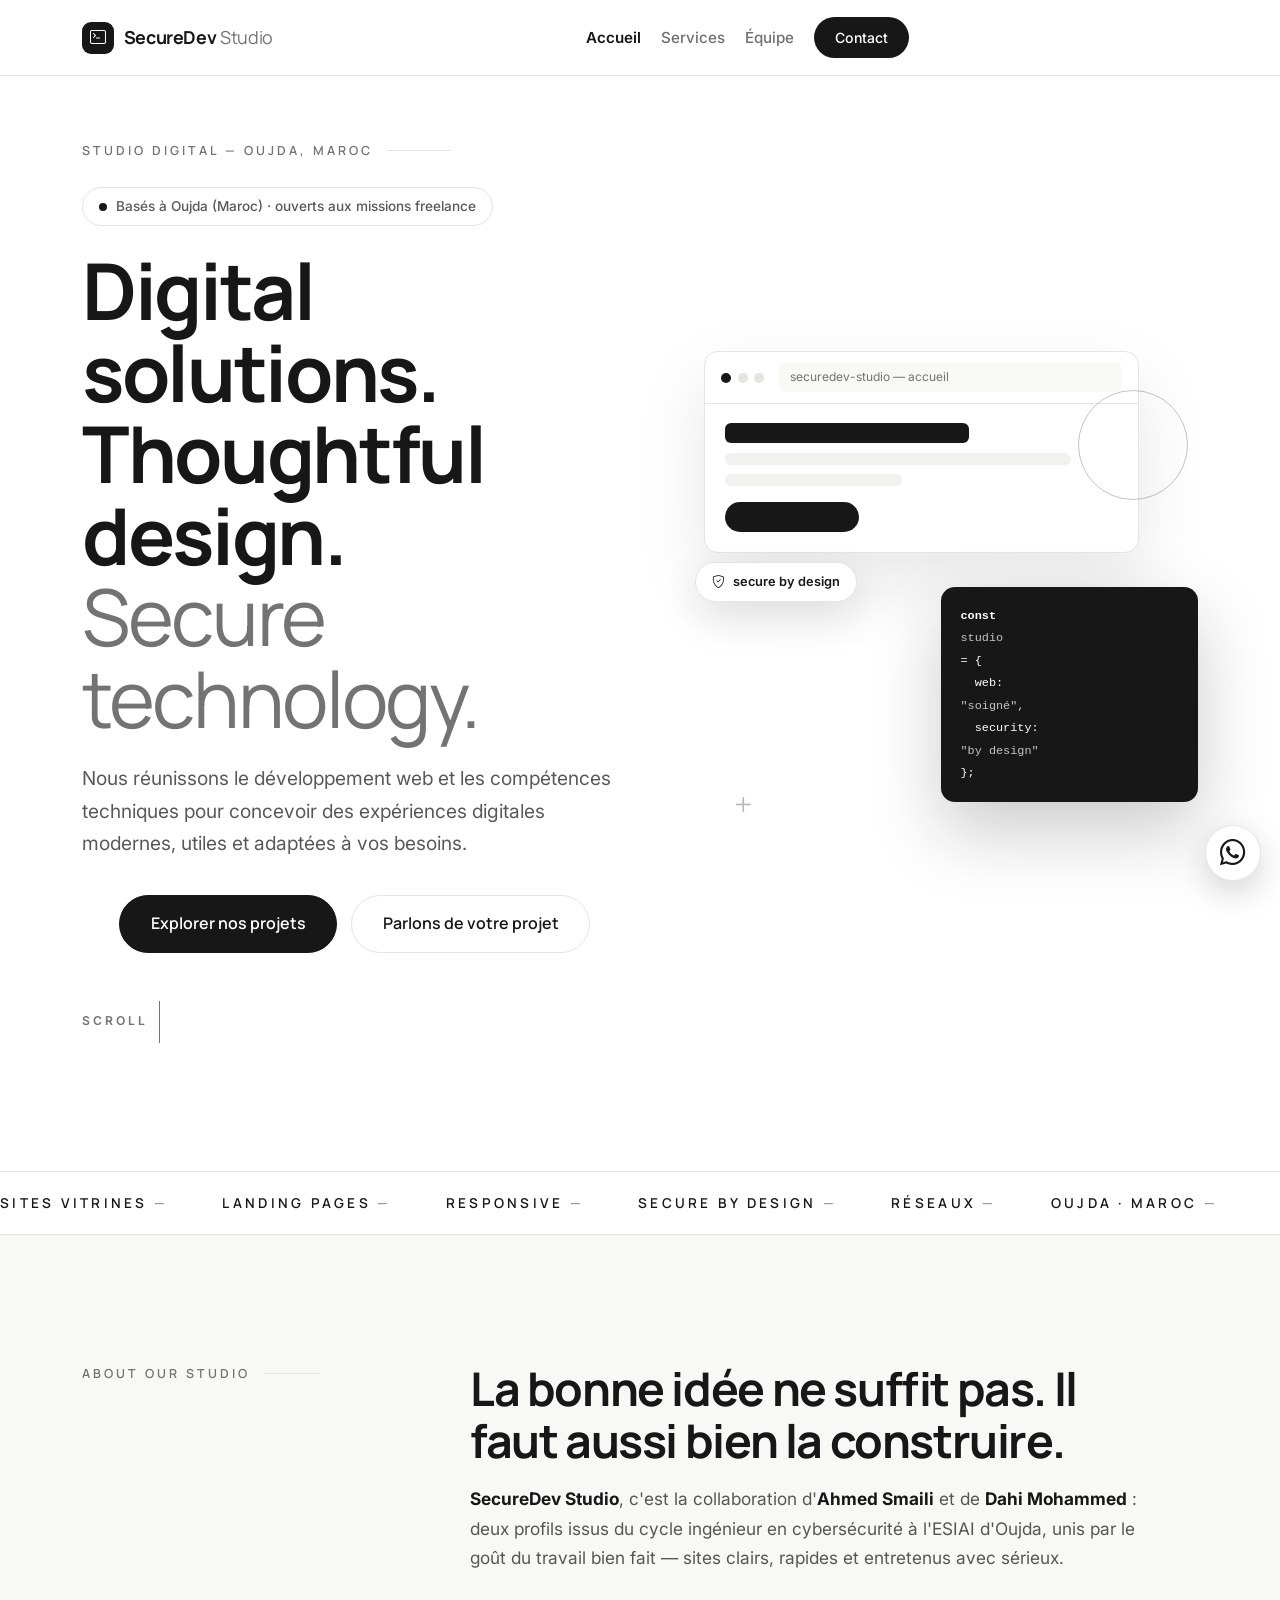
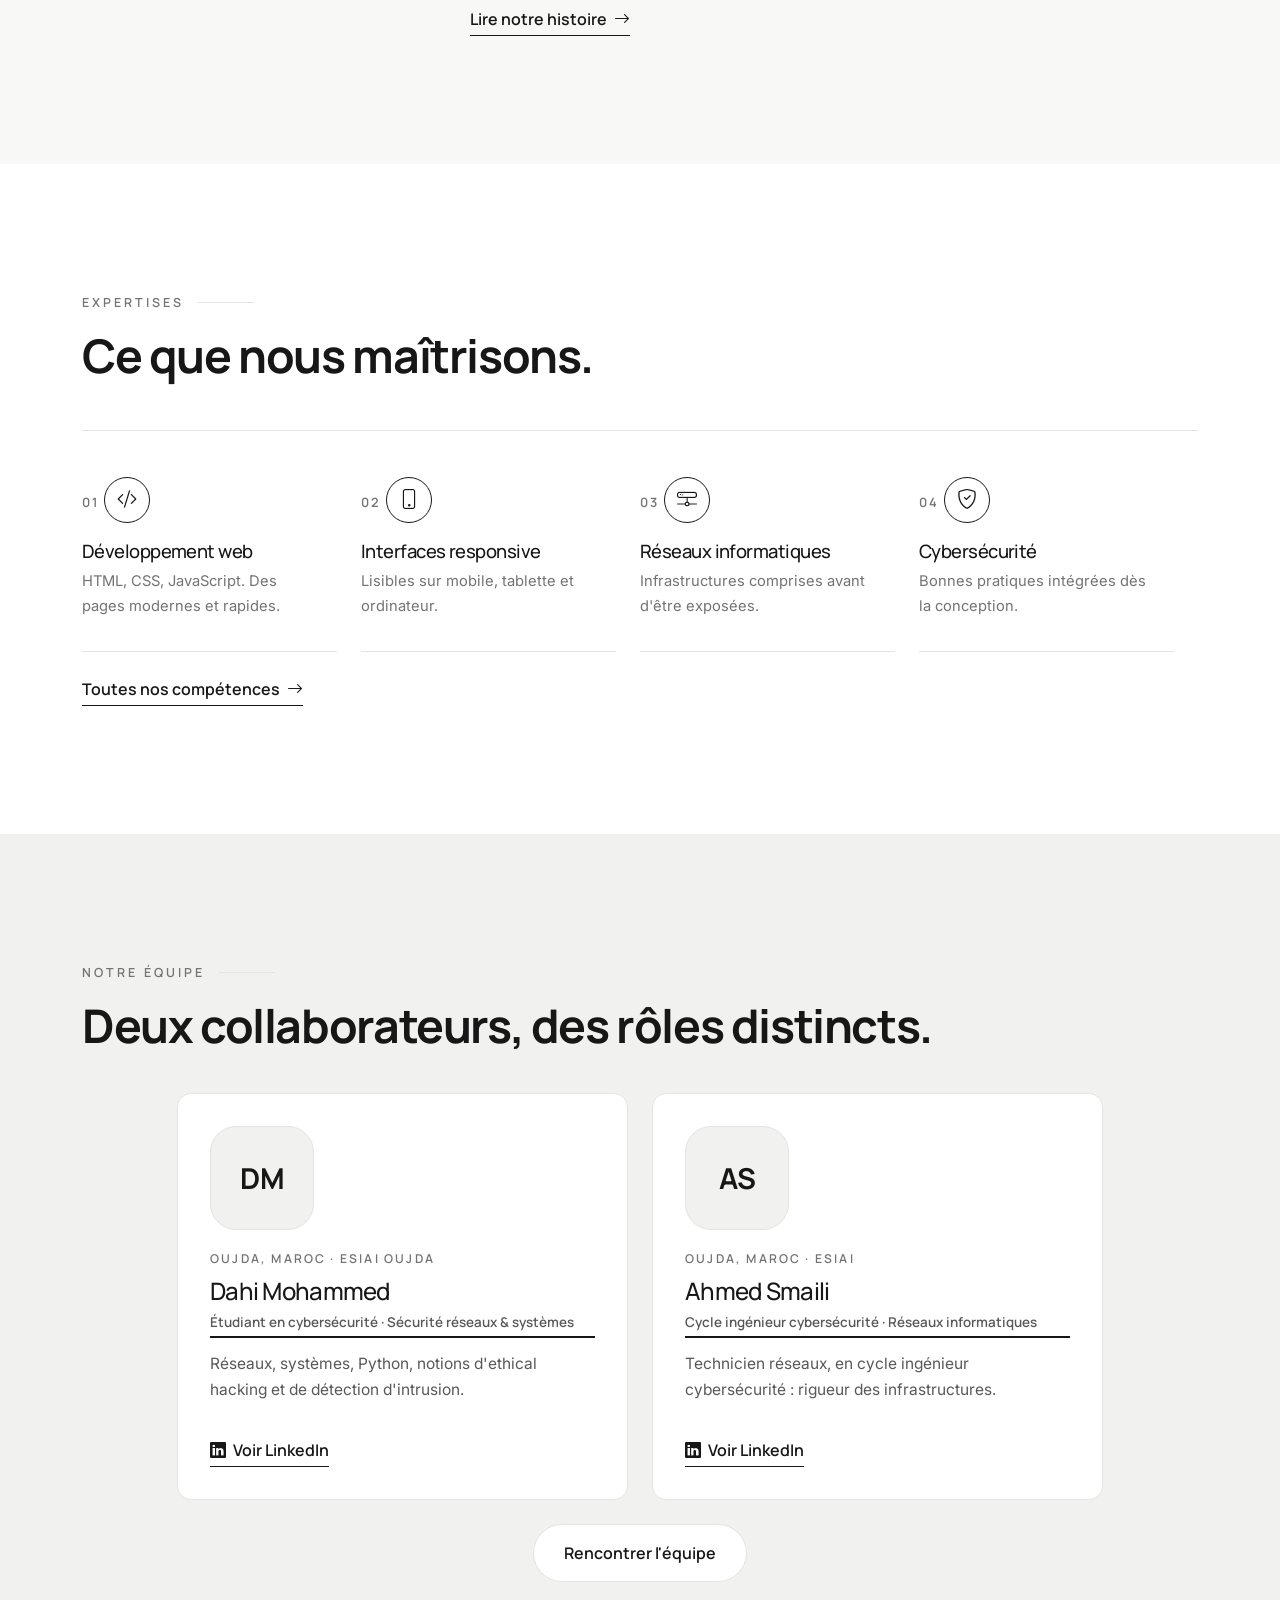
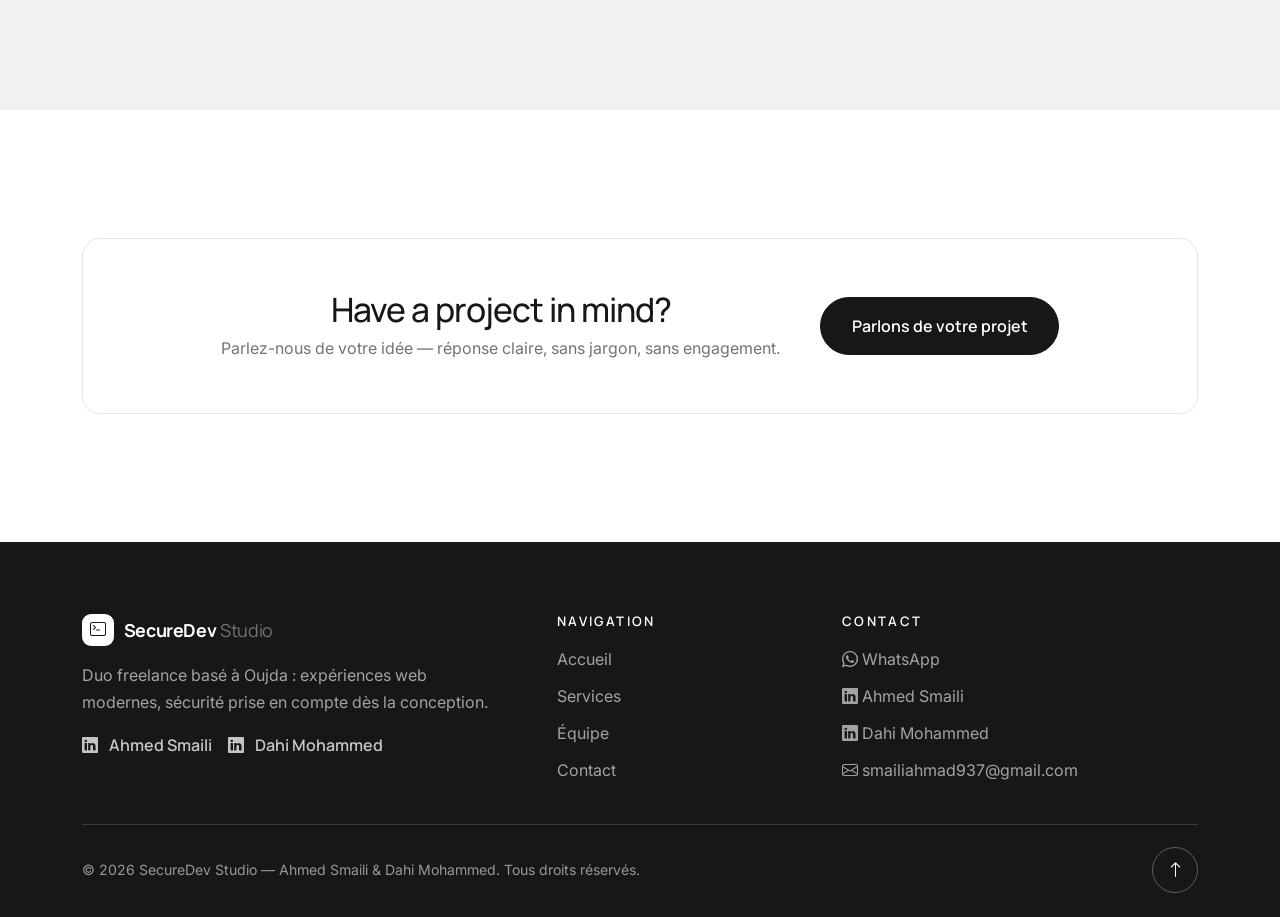
==== index.html @ 1e7a8685 "Add complete website" ====
<!DOCTYPE html>
<html lang="fr">
<head>
  <meta charset="UTF-8" />
  <meta name="viewport" content="width=device-width, initial-scale=1.0" />
  <title>SecureDev Studio — Ahmed Smaili & Dahi Mohammed | Web & Cybersécurité</title>
  <meta name="description" content="SecureDev Studio : Ahmed Smaili et Dahi Mohammed, duo basé à Oujda (Maroc). Expériences digitales modernes, sites vitrines et sécurité dès la conception." />
  <meta name="theme-color" content="#FFFFFF" />
  <meta property="og:title" content="SecureDev Studio — Digital solutions. Thoughtful design. Secure technology." />
  <meta property="og:description" content="Ahmed Smaili & Dahi Mohammed : développement web soigné et sensibilité cybersécurité / réseaux." />
  <meta property="og:type" content="website" />

  <link rel="preconnect" href="https://fonts.googleapis.com" />
  <link rel="preconnect" href="https://fonts.gstatic.com" crossorigin />
  <link href="https://fonts.googleapis.com/css2?family=Manrope:wght@400;500;600;700&family=Inter:wght@400;500;600&display=swap" rel="stylesheet" />

  <link href="https://cdn.jsdelivr.net/npm/bootstrap@5.3.3/dist/css/bootstrap.min.css" rel="stylesheet" integrity="sha384-QWTKZyjpPEjISv5WaRU9OFeRpok6YctnYmDr5pNlyT2bRjXh0JMhjY6hW+ALEwIH" crossorigin="anonymous" />
  <link href="https://cdn.jsdelivr.net/npm/bootstrap-icons@1.11.3/font/bootstrap-icons.min.css" rel="stylesheet" />

  <link rel="stylesheet" href="css/style.css?v=5" />
  <link rel="icon" type="image/svg+xml" href="data:image/svg+xml,%3Csvg xmlns='http://www.w3.org/2000/svg' viewBox='0 0 32 32'%3E%3Crect width='32' height='32' rx='8' fill='%23171717'/%3E%3Cpath d='M16 6l8 3v6c0 5-3.5 8.5-8 11-4.5-2.5-8-6-8-11V9z' fill='none' stroke='%23FFFFFF' stroke-width='2' stroke-linejoin='round'/%3E%3C/svg%3E" />
</head>
<body data-page="index">
  <a class="skip-link" href="#contenu">Aller au contenu principal</a>

  <header>
    <nav id="mainNav" class="navbar navbar-expand-xl navbar-light fixed-top sd-nav" aria-label="Navigation principale">
      <div class="container">
        <a class="navbar-brand sd-logo" href="index.html" aria-label="SecureDev Studio — Accueil">
          <span class="sd-logo-mark" aria-hidden="true"><i class="bi bi-terminal"></i></span>
          <span class="sd-logo-text">SecureDev <strong>Studio</strong></span>
        </a>
        <button class="navbar-toggler sd-toggler" type="button" data-bs-toggle="collapse" data-bs-target="#navMenu"
          aria-controls="navMenu" aria-expanded="false" aria-label="Ouvrir le menu de navigation">
          <span class="navbar-toggler-icon"></span>
        </button>
        <div class="collapse navbar-collapse" id="navMenu">
          <ul class="navbar-nav mx-auto align-items-xl-center">
            <li class="nav-item"><a class="nav-link" data-nav="index" href="index.html">Accueil</a></li>
            <li class="nav-item"><a class="nav-link" data-nav="services" href="services.html">Services</a></li>
            <li class="nav-item"><a class="nav-link" data-nav="equipe" href="equipe.html">Équipe</a></li>
            <li class="nav-item ms-xl-2 mt-2 mt-xl-0">
              <a class="nav-link sd-cta" data-nav="contact" href="contact.html">Contact</a>
            </li>
          </ul>
        </div>
      </div>
    </nav>
  </header>

  <main id="contenu">
    <!-- ============ HERO ÉDITORIAL ============ -->
    <section class="sd-hero" aria-labelledby="hero-title">
      <div class="container">
        <div class="sd-hero-grid">
          <div>
            <p class="sd-section-label reveal">Studio digital — Oujda, Maroc</p>
            <p class="sd-availability reveal">
              <span class="sd-dot" aria-hidden="true"></span>
              <span id="availabilityText">Disponibles pour de nouvelles missions</span>
            </p>
            <h1 id="hero-title" class="sd-hero-title reveal">
              Digital solutions.<br />
              Thoughtful design.<br />
              <span class="sd-thin">Secure technology.</span>
            </h1>
            <p class="sd-lead reveal">
              Nous réunissons le développement web et les compétences techniques pour concevoir
              des expériences digitales modernes, utiles et adaptées à vos besoins.
            </p>
            <div class="sd-hero-ctas reveal">
              <a href="portfolio.html" class="btn-ink">Explorer nos projets</a>
              <a href="contact.html" class="btn-outline">Parlons de votre projet</a>
            </div>
            <a href="#apropos" class="sd-scroll-cue reveal" aria-label="Faire défiler vers la présentation">Scroll</a>
          </div>
          <figure class="sd-visual reveal" aria-label="Composition abstraite : maquette d'interface et fenêtre de code">
            <div class="sd-browser" aria-hidden="true">
              <div class="sd-browser-bar"><i></i><i></i><i></i><span class="sd-browser-url">securedev-studio — accueil</span></div>
              <div class="sd-browser-body">
                <span class="sd-bar sd-bar--title"></span>
                <span class="sd-bar sd-bar--mid"></span>
                <span class="sd-bar sd-bar--short"></span>
                <span class="sd-bar--btn"></span>
              </div>
            </div>
            <div class="sd-code" aria-hidden="true">
              <span><span class="k">const</span> <span class="s">studio</span> = {</span>
              <span>&nbsp;&nbsp;web: <span class="s">"soigné",</span></span>
              <span>&nbsp;&nbsp;security: <span class="s">"by design"</span></span>
              <span>};</span>
            </div>
            <span class="sd-shape-circle" aria-hidden="true"></span>
            <span class="sd-shape-plus" aria-hidden="true">+</span>
            <span class="sd-float-badge" aria-hidden="true"><i class="bi bi-shield-check"></i>secure by design</span>
          </figure>
        </div>
      </div>
    </section>

    <div class="sd-marquee" aria-hidden="true">
      <div class="sd-marquee-track">
        <span>Sites vitrines <b>—</b> Landing pages <b>—</b> Responsive <b>—</b> Secure by design <b>—</b> Réseaux <b>—</b> Oujda · Maroc <b>—</b></span>
        <span>Sites vitrines <b>—</b> Landing pages <b>—</b> Responsive <b>—</b> Secure by design <b>—</b> Réseaux <b>—</b> Oujda · Maroc <b>—</b></span>
      </div>
    </div>

    <!-- ============ À PROPOS (blanc cassé) ============ -->
    <section class="sd-section sd-section--cream" id="apropos" aria-labelledby="apropos-title">
      <div class="container">
        <div class="row g-5">
          <div class="col-lg-4">
            <p class="sd-kicker reveal">About our studio</p>
          </div>
          <div class="col-lg-8">
            <h2 id="apropos-title" class="sd-h2 reveal">La bonne idée ne suffit pas. Il faut aussi bien la construire.</h2>
            <p class="sd-section-intro reveal"><strong>SecureDev Studio</strong>, c'est la collaboration d'<strong>Ahmed Smaili</strong> et de <strong>Dahi Mohammed</strong> : deux profils issus du cycle ingénieur en cybersécurité à l'ESIAI d'Oujda, unis par le goût du travail bien fait — sites clairs, rapides et entretenus avec sérieux.</p>
            <a href="a-propos.html" class="sd-link reveal">Lire notre histoire <i class="bi bi-arrow-right" aria-hidden="true"></i></a>
          </div>
        </div>
      </div>
    </section>

    <!-- ============ EXPERTISES (blanc) ============ -->
    <section class="sd-section sd-section--white" aria-labelledby="exp-title">
      <div class="container">
        <p class="sd-kicker reveal">Expertises</p>
        <h2 id="exp-title" class="sd-h2 reveal">Ce que nous maîtrisons.</h2>
        <div class="sd-exp-grid">
          <article class="sd-exp reveal">
            <span class="sd-exp-num" aria-hidden="true">01</span>
            <span class="sd-exp-icon" aria-hidden="true"><i class="bi bi-code-slash"></i></span>
            <h3>Développement web</h3>
            <p>HTML, CSS, JavaScript. Des pages modernes et rapides.</p>
          </article>
          <article class="sd-exp reveal">
            <span class="sd-exp-num" aria-hidden="true">02</span>
            <span class="sd-exp-icon" aria-hidden="true"><i class="bi bi-phone"></i></span>
            <h3>Interfaces responsive</h3>
            <p>Lisibles sur mobile, tablette et ordinateur.</p>
          </article>
          <article class="sd-exp reveal">
            <span class="sd-exp-num" aria-hidden="true">03</span>
            <span class="sd-exp-icon" aria-hidden="true"><i class="bi bi-hdd-network"></i></span>
            <h3>Réseaux informatiques</h3>
            <p>Infrastructures comprises avant d'être exposées.</p>
          </article>
          <article class="sd-exp reveal">
            <span class="sd-exp-num" aria-hidden="true">04</span>
            <span class="sd-exp-icon" aria-hidden="true"><i class="bi bi-shield-check"></i></span>
            <h3>Cybersécurité</h3>
            <p>Bonnes pratiques intégrées dès la conception.</p>
          </article>
        </div>
        <a href="competences.html" class="sd-link reveal mt-4">Toutes nos compétences <i class="bi bi-arrow-right" aria-hidden="true"></i></a>
      </div>
    </section>

    <!-- ============ ÉQUIPE (gris très clair) ============ -->
    <section class="sd-section sd-section--mist" aria-labelledby="team-title">
      <div class="container">
        <p class="sd-kicker reveal">Notre équipe</p>
        <h2 id="team-title" class="sd-h2 reveal">Deux collaborateurs, des rôles distincts.</h2>
        <div class="row g-4 mt-3 justify-content-center">
          <div class="col-md-6 col-lg-5">
            <article class="sd-card sd-member reveal h-100">
              <div class="sd-portrait" role="img" aria-label="Monogramme de Dahi Mohammed — portrait à ajouter">DM</div>
              <p class="sd-card-tag">Oujda, Maroc · ESIAI Oujda</p>
              <h3>Dahi Mohammed</h3>
              <p class="sd-role">Étudiant en cybersécurité · Sécurité réseaux &amp; systèmes</p>
              <p class="sd-card-desc">Réseaux, systèmes, Python, notions d'ethical hacking et de détection d'intrusion.</p>
              <a class="sd-link" data-linkedin="dahi" href="https://www.linkedin.com/in/dahi-mohammed-567b962b5/" target="_blank" rel="noopener noreferrer"><i class="bi bi-linkedin" aria-hidden="true"></i>Voir LinkedIn</a>
            </article>
          </div>
          <div class="col-md-6 col-lg-5">
            <article class="sd-card sd-member reveal h-100">
              <div class="sd-portrait" role="img" aria-label="Monogramme d'Ahmed Smaili — portrait à ajouter">AS</div>
              <p class="sd-card-tag">Oujda, Maroc · ESIAI</p>
              <h3>Ahmed Smaili</h3>
              <p class="sd-role">Cycle ingénieur cybersécurité · Réseaux informatiques</p>
              <p class="sd-card-desc">Technicien réseaux, en cycle ingénieur cybersécurité : rigueur des infrastructures.</p>
              <a class="sd-link" data-linkedin="ahmed" href="https://www.linkedin.com/in/ahmed-smaili-bb48883aa/" target="_blank" rel="noopener noreferrer"><i class="bi bi-linkedin" aria-hidden="true"></i>Voir LinkedIn</a>
            </article>
          </div>
        </div>
        <div class="text-center mt-4 reveal">
          <a href="equipe.html" class="btn-outline">Rencontrer l'équipe</a>
        </div>
      </div>
    </section>

    <!-- ============ CONTACT (blanc) ============ -->
    <section class="sd-section sd-section--white" aria-labelledby="cta-title">
      <div class="container">
        <div class="sd-band-box reveal" style="border:1px solid var(--line)">
          <div>
            <h2 id="cta-title">Have a project in mind?</h2>
            <p>Parlez-nous de votre idée — réponse claire, sans jargon, sans engagement.</p>
          </div>
          <a href="contact.html" class="btn-ink">Parlons de votre projet</a>
        </div>
      </div>
    </section>
  </main>

  <footer class="sd-footer">
    <div class="container">
      <div class="row g-4">
        <div class="col-md-5">
          <a class="sd-logo" href="index.html" aria-label="SecureDev Studio — retour à l'accueil">
            <span class="sd-logo-mark" aria-hidden="true"><i class="bi bi-terminal"></i></span>
            <span class="sd-logo-text">SecureDev <strong>Studio</strong></span>
          </a>
          <p class="sd-footer-desc">Duo freelance basé à Oujda : expériences web modernes, sécurité prise en compte dès la conception.</p>
          <div class="d-flex flex-wrap gap-3">
            <a class="sd-link" data-linkedin="ahmed" href="https://www.linkedin.com/in/ahmed-smaili-bb48883aa/" target="_blank" rel="noopener noreferrer"><i class="bi bi-linkedin me-1" aria-hidden="true"></i>Ahmed Smaili</a>
            <a class="sd-link" data-linkedin="dahi" href="https://www.linkedin.com/in/dahi-mohammed-567b962b5/" target="_blank" rel="noopener noreferrer"><i class="bi bi-linkedin me-1" aria-hidden="true"></i>Dahi Mohammed</a>
          </div>
        </div>
        <div class="col-6 col-md-3">
          <h3 class="sd-footer-title">Navigation</h3>
          <ul class="sd-footer-links">
            <li><a href="index.html">Accueil</a></li>
            <li><a href="services.html">Services</a></li>
            <li><a href="equipe.html">Équipe</a></li>
            <li><a href="contact.html">Contact</a></li>
          </ul>
        </div>
        <div class="col-6 col-md-4">
          <h3 class="sd-footer-title">Contact</h3>
          <ul class="sd-footer-links">
            <li><a data-whatsapp href="https://wa.me/212600000000" target="_blank" rel="noopener noreferrer"><i class="bi bi-whatsapp me-1" aria-hidden="true"></i>WhatsApp</a></li>
            <li><a data-linkedin="ahmed" href="https://www.linkedin.com/in/ahmed-smaili-bb48883aa/" target="_blank" rel="noopener noreferrer"><i class="bi bi-linkedin me-1" aria-hidden="true"></i>Ahmed Smaili</a></li>
            <li><a data-linkedin="dahi" href="https://www.linkedin.com/in/dahi-mohammed-567b962b5/" target="_blank" rel="noopener noreferrer"><i class="bi bi-linkedin me-1" aria-hidden="true"></i>Dahi Mohammed</a></li>
            <li><a data-email-link href="mailto:smailiahmad937@gmail.com"><i class="bi bi-envelope me-1" aria-hidden="true"></i><span data-email-text>smailiahmad937@gmail.com</span></a></li>
          </ul>
        </div>
      </div>
      <div class="sd-footer-bottom">
        <p>© <span id="year">2026</span> SecureDev Studio — Ahmed Smaili &amp; Dahi Mohammed. Tous droits réservés.</p>
        <button id="backToTop" class="sd-top" type="button" aria-label="Retour en haut de page"><i class="bi bi-arrow-up" aria-hidden="true"></i></button>
      </div>
    </div>
  </footer>

  <a class="sd-wa-float" data-whatsapp href="https://wa.me/212600000000" target="_blank" rel="noopener noreferrer" aria-label="Discuter sur WhatsApp">
    <i class="bi bi-whatsapp" aria-hidden="true"></i>
  </a>

  <script src="https://cdn.jsdelivr.net/npm/bootstrap@5.3.3/dist/js/bootstrap.bundle.min.js" integrity="sha384-YvpcrYf0tY3lHB60NNkmXc5s9fDVZLESaAA55NDzOxhy9GkcIdslK1eN7N6jIeHz" crossorigin="anonymous"></script>
  <script src="js/main.js?v=5"></script>
</body>
</html>
---- css/style.css ----
/* ============================================================
   SecureDev Studio — style.css · WHITE PREMIUM v4
   Studio créatif suisse : blanc dominant, éditorial, lumineux.
   Palette stricte : #FFFFFF / #F8F8F6 / #F1F1EF
                     #E4E4E1 / #737373 / #171717
   Titres : Manrope · Texte : Inter
   ============================================================ */

:root {
  --paper: #ffffff;
  --cream: #f8f8f6;
  --mist: #f1f1ef;
  --line: #e4e4e1;
  --mut: #737373;
  --ink: #171717;
  --ink-soft: rgba(23, 23, 23, 0.72);
  --radius: 14px;
  --font-title: "Manrope", system-ui, sans-serif;
  --font-body: "Inter", system-ui, -apple-system, sans-serif;
  --nav-h: 76px;
  --section-pad: clamp(5rem, 10vw, 8.5rem);
}

* { box-sizing: border-box; }

html { scroll-behavior: smooth; scroll-padding-top: calc(var(--nav-h) + 16px); }

body {
  margin: 0;
  background: var(--paper);
  color: var(--ink);
  font-family: var(--font-body);
  line-height: 1.7;
  overflow-x: hidden;
  -webkit-font-smoothing: antialiased;
}

h1, h2, h3, h4 { font-family: var(--font-title); line-height: 1.12; letter-spacing: -0.03em; text-wrap: balance; }
p { overflow-wrap: break-word; }
img { max-width: 100%; display: block; }
a { color: inherit; }

a:focus-visible, button:focus-visible, input:focus-visible, select:focus-visible, textarea:focus-visible {
  outline: 2px solid var(--ink);
  outline-offset: 3px;
  border-radius: 6px;
}

.skip-link {
  position: absolute;
  left: 1rem;
  top: -100px;
  z-index: 2000;
  background: var(--ink);
  color: var(--paper);
  padding: 0.6rem 1rem;
  border-radius: 8px;
  font-weight: 600;
  transition: top 0.2s ease;
}
.skip-link:focus { top: 0.75rem; }

/* ---------- Boutons ---------- */
.btn-ink, .btn-outline {
  display: inline-flex;
  align-items: center;
  justify-content: center;
  gap: 0.55rem;
  border-radius: 999px;
  font-family: var(--font-title);
  font-weight: 600;
  font-size: 1rem;
  padding: 0.9rem 1.9rem;
  text-decoration: none;
  cursor: pointer;
  transition: background 0.25s ease, color 0.25s ease, border-color 0.25s ease, transform 0.25s ease, box-shadow 0.25s ease;
}
.btn-ink { background: var(--ink); color: var(--paper); border: 1px solid var(--ink); }
.btn-ink:hover, .btn-ink:focus-visible { background: transparent; color: var(--ink); transform: translateY(-2px); box-shadow: 0 14px 30px rgba(23, 23, 23, 0.14); }
.btn-outline { background: var(--paper); color: var(--ink); border: 1px solid var(--line); }
.btn-outline:hover, .btn-outline:focus-visible { border-color: var(--ink); transform: translateY(-2px); box-shadow: 0 14px 30px rgba(23, 23, 23, 0.1); }

/* ---------- Navigation blanche ---------- */
.sd-nav {
  background: rgba(255, 255, 255, 0.86);
  backdrop-filter: blur(16px);
  -webkit-backdrop-filter: blur(16px);
  border-bottom: 1px solid var(--line);
  min-height: var(--nav-h);
}
.sd-logo { display: inline-flex; align-items: center; gap: 0.6rem; text-decoration: none; color: var(--ink); font-family: var(--font-title); font-weight: 700; font-size: 1.12rem; letter-spacing: -0.02em; }
.sd-logo:hover { color: var(--ink); }
.sd-logo-mark {
  display: inline-flex;
  align-items: center;
  justify-content: center;
  width: 32px;
  height: 32px;
  background: var(--ink);
  color: var(--paper);
  border-radius: 9px;
  font-size: 1rem;
}
.sd-logo-text strong { font-weight: 400; color: var(--mut); }
.sd-nav .nav-link { color: var(--ink); opacity: 0.62; font-size: 0.95rem; font-weight: 500; padding: 0.5rem 0.8rem; transition: opacity 0.2s ease; }
.sd-nav .nav-link:hover { opacity: 1; color: var(--ink); }
.sd-nav .nav-link.active { opacity: 1; color: var(--ink); font-weight: 600; }
.sd-cta { background: var(--ink); color: var(--paper) !important; opacity: 1 !important; border-radius: 999px; padding: 0.55rem 1.3rem !important; font-size: 0.88rem !important; font-weight: 600; }
.sd-cta:hover { background: var(--paper); color: var(--ink) !important; box-shadow: inset 0 0 0 1px var(--ink); }
.sd-toggler { border-color: var(--line); border-radius: 8px; }
.sd-toggler .navbar-toggler-icon { filter: grayscale(1) brightness(0.4); }

/* ---------- Hero éditorial blanc ---------- */
.sd-hero { background: var(--paper); padding: calc(var(--nav-h) + 4rem) 0 var(--section-pad); position: relative; overflow: hidden; }
.sd-hero-grid { display: grid; grid-template-columns: 1.05fr 0.95fr; gap: clamp(2.5rem, 6vw, 5rem); align-items: center; }
.sd-section-label { display: flex; align-items: center; gap: 0.9rem; font-family: var(--font-title); font-size: 0.78rem; font-weight: 600; letter-spacing: 0.24em; text-transform: uppercase; color: var(--mut); margin-bottom: 1.6rem; }
.sd-section-label::after { content: ""; height: 1px; width: 4rem; background: var(--line); }
.sd-hero-title { color: var(--ink); font-size: clamp(2.6rem, 6.5vw, 4.9rem); font-weight: 700; line-height: 1.04; margin-bottom: 1.4rem; }
.sd-hero-title .sd-thin { font-weight: 400; color: var(--mut); }
.sd-lead { color: var(--ink-soft); font-size: clamp(1.02rem, 1.5vw, 1.2rem); max-width: 36rem; }
.sd-lead strong { color: var(--ink); }
.sd-hero-ctas { display: flex; flex-wrap: wrap; justify-content: center; gap: 0.9rem; margin: 2.2rem auto 0; max-width: 36rem; }
.sd-availability { display: inline-flex; align-items: center; gap: 0.55rem; font-size: 0.85rem; font-weight: 500; color: var(--ink-soft); border: 1px solid var(--line); border-radius: 999px; padding: 0.45rem 1rem; margin-bottom: 1.5rem; background: var(--paper); }
.sd-dot { width: 8px; height: 8px; border-radius: 50%; background: var(--ink); flex: 0 0 auto; animation: pulse 2.4s ease-in-out infinite; }
@keyframes pulse { 0%, 100% { opacity: 1; } 50% { opacity: 0.3; } }
.sd-scroll-cue { display: inline-flex; align-items: center; gap: 0.7rem; margin-top: 3rem; color: var(--mut); text-decoration: none; font-size: 0.76rem; letter-spacing: 0.24em; text-transform: uppercase; font-weight: 600; }
.sd-scroll-cue::after { content: ""; width: 1px; height: 2.6rem; background: var(--mut); display: block; animation: cue 1.9s ease-in-out infinite; }
@keyframes cue { 0% { transform: scaleY(0); transform-origin: top; } 45% { transform: scaleY(1); transform-origin: top; } 55% { transform: scaleY(1); transform-origin: bottom; } 100% { transform: scaleY(0); transform-origin: bottom; } }

/* Composition abstraite : maquette + code + géométrie */
.sd-visual { position: relative; margin: 0; min-height: 480px; }
.sd-browser {
  position: absolute;
  top: 0;
  left: 0;
  right: 12%;
  background: var(--paper);
  border: 1px solid var(--line);
  border-radius: var(--radius);
  box-shadow: 0 30px 70px rgba(23, 23, 23, 0.1);
  overflow: hidden;
}
.sd-browser-bar { display: flex; align-items: center; gap: 0.4rem; padding: 0.7rem 1rem; border-bottom: 1px solid var(--line); }
.sd-browser-bar i { width: 10px; height: 10px; border-radius: 50%; background: var(--line); font-style: normal; }
.sd-browser-bar i:first-child { background: var(--ink); }
.sd-browser-url { flex: 1; margin-left: 0.5rem; font-size: 0.75rem; color: var(--mut); background: var(--cream); border-radius: 6px; padding: 0.25rem 0.7rem; }
.sd-browser-body { padding: 1.2rem; display: grid; gap: 0.6rem; }
.sd-bar { height: 12px; border-radius: 6px; background: var(--mist); }
.sd-bar--title { height: 20px; width: 62%; background: var(--ink); }
.sd-bar--mid { width: 88%; }
.sd-bar--short { width: 45%; }
.sd-bar--btn { height: 30px; width: 34%; border-radius: 999px; background: var(--ink); margin-top: 0.4rem; }
.sd-code {
  position: absolute;
  bottom: 6%;
  right: 0;
  width: 52%;
  background: var(--ink);
  color: var(--paper);
  border-radius: var(--radius);
  padding: 1.1rem 1.2rem;
  font-family: ui-monospace, "Cascadia Code", Consolas, monospace;
  font-size: 0.74rem;
  line-height: 1.9;
  box-shadow: 0 30px 70px rgba(23, 23, 23, 0.22);
}
.sd-code span { display: block; white-space: nowrap; overflow: hidden; }
.sd-code .k { color: var(--paper); font-weight: 700; }
.sd-code .c { color: var(--mut); }
.sd-code .s { color: var(--paper); opacity: 0.75; }
.sd-shape-circle {
  position: absolute;
  top: 8%;
  right: 2%;
  width: 110px;
  height: 110px;
  border: 1px solid var(--ink);
  opacity: 0.25;
  border-radius: 50%;
}
.sd-shape-plus { position: absolute; bottom: 0; left: 6%; font-family: var(--font-title); font-size: 2rem; font-weight: 300; color: var(--ink); opacity: 0.3; }
.sd-float-badge {
  position: absolute;
  top: 44%;
  left: -2%;
  display: inline-flex;
  align-items: center;
  gap: 0.5rem;
  background: var(--paper);
  border: 1px solid var(--line);
  border-radius: 999px;
  padding: 0.5rem 1rem;
  font-size: 0.8rem;
  font-weight: 600;
  box-shadow: 0 16px 40px rgba(23, 23, 23, 0.12);
  animation: floaty 5s ease-in-out infinite;
}
.sd-float-badge i { color: var(--ink); }
@keyframes floaty { 0%, 100% { transform: translateY(0); } 50% { transform: translateY(-9px); } }

/* ---------- Hero compact pages internes ---------- */
.sd-page-hero { background: var(--paper); border-bottom: 1px solid var(--line); padding: calc(var(--nav-h) + 3.5rem) 0 3.5rem; }
.sd-page-title { color: var(--ink); font-size: clamp(2.2rem, 5.5vw, 3.7rem); font-weight: 700; margin-bottom: 1rem; }
.sd-crumbs { display: inline-flex; align-items: center; gap: 0.5rem; font-size: 0.85rem; color: var(--mut); margin-bottom: 1.2rem; }
.sd-crumbs a { color: var(--mut); text-decoration: none; }
.sd-crumbs a:hover { color: var(--ink); }
.sd-crumbs i { font-size: 0.7rem; }

/* ---------- Sections ---------- */
.sd-section { padding: var(--section-pad) 0; }
.sd-section--white { background: var(--paper); }
.sd-section--cream { background: var(--cream); }
.sd-section--mist { background: var(--mist); }
.sd-kicker { display: flex; align-items: center; gap: 0.9rem; font-family: var(--font-title); font-size: 0.78rem; font-weight: 600; letter-spacing: 0.24em; text-transform: uppercase; color: var(--mut); margin-bottom: 1rem; }
.sd-kicker::after { content: ""; height: 1px; width: 3.5rem; background: var(--line); }
.sd-kicker--center { justify-content: center; }
.sd-h2 { color: var(--ink); font-size: clamp(1.9rem, 4vw, 2.9rem); font-weight: 700; margin-bottom: 1.1rem; }
.sd-section-intro { color: var(--ink-soft); max-width: 44rem; font-size: 1.08rem; }
.sd-section-intro strong { color: var(--ink); }

/* Grille expertises : numéro + icône + hairline */
.sd-exp-grid { display: grid; grid-template-columns: repeat(4, 1fr); gap: 0; margin-top: 3rem; border-top: 1px solid var(--line); }
.sd-exp { padding: 1.8rem 1.5rem 2rem 0; border-bottom: 1px solid var(--line); margin-right: 1.5rem; transition: background 0.25s ease, transform 0.25s ease; }
.sd-exp:hover { background: var(--cream); transform: translateY(-4px); }
.sd-exp-num { font-family: var(--font-title); font-size: 0.8rem; font-weight: 600; letter-spacing: 0.18em; color: var(--mut); }
.sd-exp-icon {
  width: 46px; height: 46px; margin: 1.1rem 0;
  display: inline-flex; align-items: center; justify-content: center;
  font-size: 1.25rem; color: var(--ink);
  border: 1px solid var(--ink); border-radius: 50%;
}
.sd-exp h3 { font-size: 1.15rem; margin: 0 0 0.5rem; color: var(--ink); }
.sd-exp p { font-size: 0.92rem; color: var(--mut); margin: 0; }
.sd-exp--card { background: var(--paper); border: 1px solid var(--line); border-radius: var(--radius); padding: 1.8rem; margin: 0; }
.sd-exp--card:hover { background: var(--paper); box-shadow: 0 20px 50px rgba(23, 23, 23, 0.08); }

/* Lignes éditoriales */
.sd-rows { margin: 2.5rem 0 0; padding: 0; list-style: none; border-top: 1px solid var(--line); }
.sd-row { display: grid; grid-template-columns: 5rem 1fr 2fr; gap: 1.5rem; align-items: baseline; padding: 1.8rem 0; border-bottom: 1px solid var(--line); }
.sd-row-num { font-family: var(--font-title); font-size: 0.9rem; font-weight: 600; letter-spacing: 0.14em; color: var(--mut); }
.sd-row h3 { margin: 0; font-size: 1.3rem; color: var(--ink); }
.sd-row p { margin: 0; color: var(--ink-soft); }

/* ---------- Cartes claires ---------- */
.sd-card { background: var(--paper); border: 1px solid var(--line); border-radius: var(--radius); padding: 2rem; height: 100%; transition: transform 0.25s ease, box-shadow 0.25s ease, border-color 0.25s ease; }
.sd-card:hover { transform: translateY(-6px); border-color: var(--ink); box-shadow: 0 24px 60px rgba(23, 23, 23, 0.1); }
.sd-card-tag { font-family: var(--font-title); font-size: 0.76rem; font-weight: 600; letter-spacing: 0.18em; text-transform: uppercase; color: var(--mut); margin-bottom: 0.5rem; }
.sd-card h3 { color: var(--ink); }
.sd-card-desc { font-size: 0.97rem; color: var(--ink-soft); }
.sd-note { font-size: 0.87rem; color: var(--mut); border-top: 1px solid var(--line); padding-top: 1rem; margin: 1.2rem 0 0; }
.sd-note i { margin-right: 0.3rem; }
.sd-deliverable { font-size: 0.9rem; border-top: 1px solid var(--line); padding-top: 0.9rem; margin-top: 1rem; color: var(--ink-soft); }
.sd-deliverable strong { color: var(--ink); }
.sd-link { font-family: var(--font-title); font-weight: 600; color: var(--ink); display: inline-flex; align-items: center; gap: 0.45rem; margin-top: 1.1rem; text-decoration: none; width: fit-content; border-bottom: 1px solid var(--ink); padding-bottom: 2px; }
.sd-link i { transition: transform 0.2s ease; }
.sd-link:hover i { transform: translateX(5px); }

/* Pastilles techniques */
.sd-tech { margin-top: 2.5rem; border: 1px solid var(--line); border-radius: var(--radius); padding: 1.8rem; background: var(--paper); }
.sd-tech-title { font-size: 1.05rem; color: var(--ink); display: flex; align-items: center; gap: 0.6rem; flex-wrap: wrap; margin: 0 0 1rem; }
.sd-tech-title small { font-family: var(--font-body); font-weight: 400; font-size: 0.82rem; color: var(--mut); }
.sd-tech-list { list-style: none; padding: 0; margin: 0; display: flex; flex-wrap: wrap; gap: 0.55rem; }
.sd-tech-list li { font-size: 0.86rem; font-weight: 500; color: var(--ink); border: 1px solid var(--line); border-radius: 999px; padding: 0.4rem 0.95rem; transition: background 0.2s ease, color 0.2s ease; }
.sd-tech-list li:hover { background: var(--ink); color: var(--paper); }
.sd-tech-todo { border-style: dashed !important; color: var(--mut) !important; }
.sd-tech-todo:hover { background: transparent !important; color: var(--mut) !important; }

/* ---------- Équipe : grandes cartes blanches ---------- */
.sd-member { display: flex; flex-direction: column; }
.sd-portrait {
  width: 104px; height: 104px; border-radius: 26px;
  display: flex; align-items: center; justify-content: center;
  background: var(--mist); border: 1px solid var(--line);
  font-family: var(--font-title); font-weight: 700; font-size: 1.8rem; color: var(--ink);
  margin-bottom: 1.2rem;
}
.sd-member h3 { font-size: 1.5rem; margin: 0; color: var(--ink); }
.sd-role { display: inline-block; font-family: var(--font-title); font-size: 0.84rem; font-weight: 600; color: var(--ink-soft); border-bottom: 2px solid var(--ink); padding-bottom: 2px; margin: 0.4rem 0 0.8rem; }
.sd-edu { color: var(--ink-soft); font-size: 0.88rem; margin: 0.25rem 0; }
.sd-edu i { margin-right: 0.35rem; }
.sd-src { font-size: 0.76rem; color: var(--mut); }
.sd-tags { list-style: none; padding: 0; margin: 0.9rem 0 0.4rem; display: flex; flex-wrap: wrap; gap: 0.5rem; }
.sd-tags li { font-size: 0.82rem; font-weight: 500; border: 1px solid var(--line); border-radius: 999px; padding: 0.32rem 0.85rem; color: var(--ink-soft); }
.sd-tags--small li { font-size: 0.78rem; padding: 0.25rem 0.7rem; }
.sd-member-actions { display: grid; gap: 0.7rem; margin-top: 1.3rem; }
.sd-member-actions .btn-ink, .sd-member-actions .btn-outline { width: 100%; }
.sd-placeholder-note { color: var(--mut); font-size: 0.88rem; margin-top: 1.8rem; text-align: center; }
.sd-placeholder-note code, .sd-contact-box code { background: var(--mist); color: var(--ink); padding: 0.1rem 0.4rem; border-radius: 4px; font-size: 0.85em; }

/* ---------- Services : lignes horizontales ---------- */
.sd-service-rows { margin-top: 2.5rem; border-top: 1px solid var(--ink); }
.sd-service-row {
  display: grid;
  grid-template-columns: 4rem 1fr auto;
  gap: 1.5rem;
  align-items: center;
  padding: 2rem 1rem;
  border-bottom: 1px solid var(--line);
  text-decoration: none;
  color: var(--ink);
  transition: background 0.25s ease, padding 0.25s ease;
}
.sd-service-row:hover { background: var(--cream); color: var(--ink); }
.sd-service-row .sd-row-num { font-size: 0.95rem; }
.sd-service-row h3 { margin: 0 0 0.3rem; font-size: 1.45rem; }
.sd-service-row p { margin: 0; color: var(--mut); font-size: 0.96rem; max-width: 40rem; }
.sd-service-arrow {
  width: 52px; height: 52px; border: 1px solid var(--line); border-radius: 50%;
  display: inline-flex; align-items: center; justify-content: center;
  font-size: 1.2rem; opacity: 0; transform: translateX(-10px);
  transition: opacity 0.25s ease, transform 0.25s ease, background 0.25s ease, color 0.25s ease;
}
.sd-service-row:hover .sd-service-arrow { opacity: 1; transform: none; background: var(--ink); color: var(--paper); border-color: var(--ink); }

/* ---------- Portfolio : grille éditoriale asymétrique ---------- */
.sd-works { display: grid; grid-template-columns: repeat(12, 1fr); gap: 1.5rem; margin-top: 3rem; }
.sd-work { display: flex; flex-direction: column; }
.sd-work--a { grid-column: span 7; }
.sd-work--b { grid-column: span 5; }
.sd-work--c { grid-column: span 5; }
.sd-work--cta { grid-column: span 7; }
.sd-work-figure { margin: 0; overflow: hidden; border-radius: var(--radius); border: 1px solid var(--line); background: var(--paper); }
.sd-work-figure img { width: 100%; aspect-ratio: 16 / 10; object-fit: cover; filter: grayscale(1) contrast(1.04) brightness(1.02); transition: transform 0.5s ease; }
.sd-work:hover .sd-work-figure img { transform: scale(1.03); }
.sd-work-figure--css { aspect-ratio: 16 / 10; display: flex; align-items: center; justify-content: center; background:
  linear-gradient(var(--line) 1px, transparent 1px),
  linear-gradient(90deg, var(--line) 1px, transparent 1px),
  var(--paper); background-size: 32px 32px; }
.sd-work-figure--css span { font-family: var(--font-title); font-size: 4rem; font-weight: 700; color: transparent; -webkit-text-stroke: 1.5px var(--ink); }
.sd-work-body { padding: 1.2rem 0.2rem 0; }
.sd-work-body h3 { font-size: 1.3rem; margin: 0 0 0.3rem; color: var(--ink); }
.sd-work-body p { color: var(--mut); font-size: 0.95rem; margin: 0 0 0.4rem; }
.sd-work-cta { background: var(--ink); color: var(--paper); border-radius: var(--radius); padding: 2.5rem; display: flex; flex-direction: column; justify-content: center; height: 100%; min-height: 280px; }
.sd-work-cta h3 { color: var(--paper); font-size: 1.7rem; margin: 0 0 0.6rem; }
.sd-work-cta p { color: var(--paper); opacity: 0.7; margin: 0 0 1.4rem; }
.sd-work-cta .btn-outline { background: transparent; color: var(--paper); border-color: rgba(255, 255, 255, 0.5); align-self: flex-start; }
.sd-work-cta .btn-outline:hover { background: var(--paper); color: var(--ink); border-color: var(--paper); }

/* ---------- Bandeau défilant clair ---------- */
.sd-marquee { overflow: hidden; border-top: 1px solid var(--line); border-bottom: 1px solid var(--line); background: var(--paper); padding: 1.1rem 0; white-space: nowrap; }
.sd-marquee-track { display: inline-flex; gap: 3rem; padding-right: 3rem; animation: marquee 30s linear infinite; }
.sd-marquee-track span { font-family: var(--font-title); font-size: 0.85rem; font-weight: 600; letter-spacing: 0.24em; text-transform: uppercase; color: var(--ink); }
.sd-marquee-track span b { color: var(--mut); font-weight: 400; margin-right: 3rem; }
@keyframes marquee { to { transform: translateX(-50%); } }

/* ---------- Bandeau CTA ---------- */
.sd-band { padding: 3rem 0 var(--section-pad); background: var(--paper); }
.sd-band--tint { background: var(--cream); }
.sd-band-box { display: flex; align-items: center; justify-content: center; text-align: center; gap: 1.5rem 2.5rem; flex-wrap: wrap; border: 1px solid var(--line); border-radius: 18px; padding: clamp(2.2rem, 5vw, 3.2rem); background: var(--paper); }
.sd-band-box h2 { color: var(--ink); font-size: clamp(1.5rem, 2.8vw, 2.1rem); margin-bottom: 0.4rem; }
.sd-band-box p { color: var(--mut); margin: 0; }

/* ---------- Contact ---------- */
.sd-contact { background: var(--paper); padding-top: calc(var(--nav-h) + var(--section-pad)); }
.sd-contact-box { border: 1px solid var(--line); border-radius: 18px; padding: clamp(2rem, 5vw, 3.2rem); background: var(--paper); box-shadow: 0 24px 70px rgba(23, 23, 23, 0.07); }
.sd-form .form-label { font-weight: 600; font-size: 0.92rem; font-family: var(--font-title); color: var(--ink); }
.sd-form .form-label span[aria-hidden] { color: var(--ink); }
.sd-optional { color: var(--mut); font-weight: 400; }
.sd-form .form-control, .sd-form .form-select { background: var(--paper); border: 1px solid var(--line); color: var(--ink); border-radius: 10px; padding: 0.75rem 1rem; }
.sd-form .form-control::placeholder { color: var(--mut); }
.sd-form .form-control:focus, .sd-form .form-select:focus { border-color: var(--ink); box-shadow: 0 0 0 0.2rem rgba(23, 23, 23, 0.08); background: var(--paper); color: var(--ink); }
.sd-form .form-select option { background: var(--paper); color: var(--ink); }
.sd-form-notice { font-size: 0.86rem; color: var(--ink-soft); margin: 1rem 0; }
.sd-form-notice i { margin-right: 0.3rem; }
.sd-form-status { margin-top: 0.9rem; font-size: 0.92rem; color: var(--ink-soft); }
.sd-form-status.success { color: var(--ink); font-weight: 600; }
.sd-contact-side { display: grid; gap: 0.9rem; align-content: start; border: 1px solid var(--line); border-radius: var(--radius); padding: 1.6rem; height: 100%; background: var(--cream); }
.sd-contact-side-title { font-size: 1.15rem; margin: 0; color: var(--ink); }
.sd-linkedin-card, .sd-wa-card { display: flex; align-items: center; gap: 0.85rem; text-decoration: none; color: var(--ink); border: 1px solid var(--line); border-radius: var(--radius); padding: 0.9rem 1rem; background: var(--paper); transition: border-color 0.2s ease, transform 0.2s ease, box-shadow 0.2s ease; }
.sd-linkedin-card:hover, .sd-wa-card:hover { border-color: var(--ink); transform: translateY(-2px); box-shadow: 0 14px 30px rgba(23, 23, 23, 0.08); color: var(--ink); }
.sd-linkedin-card strong, .sd-wa-card strong { display: block; font-size: 1rem; color: var(--ink); }
.sd-linkedin-card small, .sd-wa-card small { color: var(--mut); font-size: 0.82rem; }
.sd-linkedin-card > i, .sd-wa-card > i { margin-left: auto; color: var(--ink); }
.sd-linkedin-avatar, .sd-wa-avatar { width: 48px; height: 48px; flex: 0 0 48px; display: inline-flex; align-items: center; justify-content: center; border-radius: 14px; background: var(--ink); color: var(--paper); font-family: var(--font-title); font-weight: 700; font-size: 0.95rem; }
.sd-wa-avatar { font-size: 1.3rem; }
.sd-contact-hint { color: var(--mut); font-size: 0.86rem; margin: 0; }

/* Bouton WhatsApp flottant clair */
.sd-wa-float {
  position: fixed; right: 1.2rem; bottom: 1.2rem; z-index: 1050;
  width: 56px; height: 56px;
  display: inline-flex; align-items: center; justify-content: center;
  border-radius: 50%; font-size: 1.6rem;
  color: var(--ink); background: var(--paper);
  border: 1px solid var(--line);
  box-shadow: 0 12px 32px rgba(23, 23, 23, 0.18);
  transition: transform 0.2s ease, background 0.2s ease, color 0.2s ease;
}
.sd-wa-float:hover { color: var(--paper); background: var(--ink); transform: translateY(-3px); }

/* ---------- Footer noir ---------- */
.sd-footer { background: var(--ink); color: var(--paper); padding: 4.5rem 0 1.5rem; }
.sd-footer .sd-logo { color: var(--paper); }
.sd-footer .sd-logo:hover { color: var(--paper); }
.sd-footer .sd-logo-text strong { color: var(--mut); }
.sd-footer .sd-logo-mark { background: var(--paper); color: var(--ink); }
.sd-footer-desc { color: var(--paper); opacity: 0.6; margin: 1rem 0; max-width: 26rem; }
.sd-footer-title { font-size: 0.82rem; font-weight: 600; text-transform: uppercase; letter-spacing: 0.18em; color: var(--paper); margin-bottom: 1.1rem; }
.sd-footer-links { list-style: none; padding: 0; margin: 0; display: grid; gap: 0.6rem; }
.sd-footer-links a { color: var(--paper); opacity: 0.6; text-decoration: none; transition: opacity 0.2s ease; }
.sd-footer-links a:hover { opacity: 1; color: var(--paper); }
.sd-footer .sd-link { color: var(--paper); opacity: 0.75; border: none; padding: 0; margin: 0; }
.sd-footer .sd-link:hover { opacity: 1; }
.sd-footer-bottom { display: flex; align-items: center; justify-content: space-between; gap: 1rem; border-top: 1px solid rgba(255, 255, 255, 0.14); margin-top: 2.5rem; padding-top: 1.4rem; }
.sd-footer-bottom p { margin: 0; color: var(--paper); opacity: 0.55; font-size: 0.88rem; }
.sd-top { width: 46px; height: 46px; border-radius: 50%; border: 1px solid rgba(255, 255, 255, 0.3); background: transparent; color: var(--paper); font-size: 1.05rem; transition: background 0.2s ease, color 0.2s ease, transform 0.2s ease; }
.sd-top:hover { background: var(--paper); color: var(--ink); transform: translateY(-3px); }
.sd-sep { opacity: 0.4; }

/* ---------- Apparition au défilement ---------- */
.reveal { opacity: 0; transform: translateY(26px); transition: opacity 0.7s ease, transform 0.7s ease; }
.reveal.visible { opacity: 1; transform: none; }

/* ---------- Responsive ---------- */
@media (min-width: 1200px) {
  #navMenu .navbar-nav { gap: 0.25rem; }
}
@media (max-width: 1199.98px) {
  #navMenu { background: rgba(255, 255, 255, 0.98); border: 1px solid var(--line); border-radius: 12px; padding: 1rem; margin-top: 0.7rem; box-shadow: 0 20px 50px rgba(23, 23, 23, 0.12); text-align: center; }
  #navMenu .nav-link { padding: 0.7rem 1rem; }
  #navMenu .sd-cta { display: inline-block; margin-top: 0.5rem; }
  #navMenu .sd-cta { text-align: center; margin-top: 0.5rem; }
}
@media (max-width: 991.98px) {
  .sd-steps { grid-template-columns: repeat(2, 1fr); }
  .sd-deliv-grid { grid-template-columns: repeat(2, 1fr); }
  .sd-hero-grid { grid-template-columns: 1fr; }
  .sd-visual { min-height: 420px; max-width: 560px; }
  .sd-exp-grid { grid-template-columns: repeat(2, 1fr); }
  .sd-exp:nth-child(odd) { margin-right: 1.5rem; }
  .sd-exp:nth-child(even) { margin-right: 0; }
  .sd-row { grid-template-columns: 3.5rem 1fr; }
  .sd-row p { grid-column: 2; }
  .sd-works > * { grid-column: span 12 !important; }
  .sd-service-row { grid-template-columns: 3rem 1fr; }
  .sd-service-arrow { display: none; }
}
@media (max-width: 575.98px) {
  .sd-svc-cols { grid-template-columns: 1fr; }
  .sd-steps, .sd-deliv-grid { grid-template-columns: 1fr; }
  :root { --section-pad: 3.8rem; }
  .sd-hero-title { font-size: clamp(2.1rem, 11vw, 2.7rem); }
  .btn-ink, .btn-outline { width: 100%; }
  .sd-card { padding: 1.5rem; }
  .sd-row, .sd-service-row { grid-template-columns: 1fr; gap: 0.4rem; }
  .sd-row p { grid-column: 1; }
  .sd-exp-grid { grid-template-columns: 1fr; }
  .sd-exp { margin-right: 0; }
  .sd-wa-float { right: 0.9rem; bottom: 0.9rem; }
  .sd-scroll-cue { display: none; }
  .sd-code { width: 62%; }
}

/* ---------- Page Services premium ---------- */
.sd-svc { background: var(--paper); border: 1px solid var(--line); border-radius: 18px; padding: clamp(1.6rem, 4vw, 2.6rem); height: 100%; display: flex; flex-direction: column; transition: transform 0.25s ease, box-shadow 0.25s ease, border-color 0.25s ease; }
.sd-svc:hover { transform: translateY(-6px); border-color: var(--ink); box-shadow: 0 26px 60px rgba(23, 23, 23, 0.1); }
.sd-svc-head { display: flex; align-items: flex-start; gap: 1.1rem; margin-bottom: 1rem; }
.sd-svc-num { font-family: var(--font-title); font-weight: 700; font-size: 0.95rem; letter-spacing: 0.12em; color: var(--paper); background: var(--ink); border-radius: 8px; padding: 0.3rem 0.65rem; white-space: nowrap; }
.sd-svc-head h3 { margin: 0; font-size: 1.45rem; color: var(--ink); }
.sd-svc-scope { font-size: 0.9rem; color: var(--mut); margin: -0.3rem 0 0.9rem; }
.sd-svc-desc { color: var(--ink-soft); margin-bottom: 1.2rem; }
.sd-svc-cols { display: grid; grid-template-columns: 1.1fr 0.9fr; gap: 1.5rem; margin-bottom: 1.4rem; }
.sd-svc-block h4 { font-size: 0.82rem; font-weight: 600; letter-spacing: 0.16em; text-transform: uppercase; color: var(--mut); margin: 0 0 0.7rem; }
.sd-check { list-style: none; padding: 0; margin: 0; display: grid; gap: 0.55rem; }
.sd-check li { display: flex; gap: 0.55rem; align-items: flex-start; font-size: 0.93rem; color: var(--ink-soft); }
.sd-check i { color: var(--ink); margin-top: 0.2rem; }
.sd-ref { font-size: 0.85rem; color: var(--mut); border-top: 1px solid var(--line); padding-top: 0.9rem; margin: 0 0 1.2rem; }
.sd-ref strong { color: var(--ink); }
.sd-svc-cta { display: flex; flex-wrap: wrap; gap: 0.7rem; margin-top: auto; }

/* Étapes de travail */
.sd-steps { display: grid; grid-template-columns: repeat(4, 1fr); gap: 1.8rem; margin-top: 3rem; }
.sd-step-item { border-top: 2px solid var(--ink); padding-top: 1.2rem; }
.sd-step-item span { font-family: var(--font-title); font-size: 0.82rem; font-weight: 600; letter-spacing: 0.18em; color: var(--mut); }
.sd-step-item h3 { font-size: 1.2rem; margin: 0.5rem 0; color: var(--ink); }
.sd-step-item p { font-size: 0.93rem; color: var(--ink-soft); margin: 0; }

/* Livrables */
.sd-deliv-grid { display: grid; grid-template-columns: repeat(3, 1fr); gap: 1.2rem; margin-top: 2.5rem; }
.sd-deliv { border: 1px solid var(--line); border-radius: var(--radius); padding: 1.4rem; background: var(--paper); }
.sd-deliv i { font-size: 1.3rem; color: var(--ink); }
.sd-deliv h3 { font-size: 1.02rem; margin: 0.7rem 0 0.3rem; color: var(--ink); }
.sd-deliv p { font-size: 0.9rem; color: var(--mut); margin: 0; }

/* FAQ accordéon accessible */
.sd-faq { margin-top: 2.5rem; border-top: 1px solid var(--ink); }
.sd-faq-item { border-bottom: 1px solid var(--line); }
.sd-faq-item summary { list-style: none; display: flex; align-items: center; justify-content: space-between; gap: 1rem; cursor: pointer; padding: 1.3rem 0.2rem; font-family: var(--font-title); font-weight: 600; font-size: 1.05rem; color: var(--ink); }
.sd-faq-item summary::-webkit-details-marker { display: none; }
.sd-faq-item summary i { flex: 0 0 auto; transition: transform 0.25s ease; color: var(--ink); }
.sd-faq-item[open] summary i { transform: rotate(45deg); }
.sd-faq-item .sd-faq-body { padding: 0 0.2rem 1.4rem; color: var(--ink-soft); max-width: 46rem; }
.sd-faq-item .sd-faq-body strong { color: var(--ink); }

/* CTA final noir */
.sd-cta-black { background: var(--ink); color: var(--paper); padding: var(--section-pad) 0; }
.sd-cta-black .sd-section-label { color: var(--paper); opacity: 0.6; }
.sd-cta-black h2 { color: var(--paper); font-size: clamp(2.2rem, 5.5vw, 3.8rem); margin-bottom: 1rem; }
.sd-cta-black p { color: var(--paper); opacity: 0.72; max-width: 40rem; font-size: 1.08rem; }
.sd-cta-black .sd-hero-ctas { margin-top: 2.2rem; max-width: none; }
.sd-cta-black .btn-outline { background: transparent; color: var(--paper); border-color: rgba(255, 255, 255, 0.5); }
.sd-cta-black .btn-outline:hover { background: var(--paper); color: var(--ink); border-color: var(--paper); }
.sd-cta-black .btn-ink { background: var(--paper); color: var(--ink); border-color: var(--paper); }
.sd-cta-black .btn-ink:hover { background: transparent; color: var(--paper); }
.sd-cta-note { margin-top: 1.4rem; font-size: 0.86rem; color: var(--paper); opacity: 0.55; }

/* ---------- prefers-reduced-motion ---------- */
@media (prefers-reduced-motion: reduce) {
  html { scroll-behavior: auto; }
  *, *::before, *::after { animation: none !important; transition: none !important; }
  .reveal { opacity: 1; transform: none; }
  .sd-marquee-track { animation: none; transform: none; flex-wrap: wrap; white-space: normal; }
}
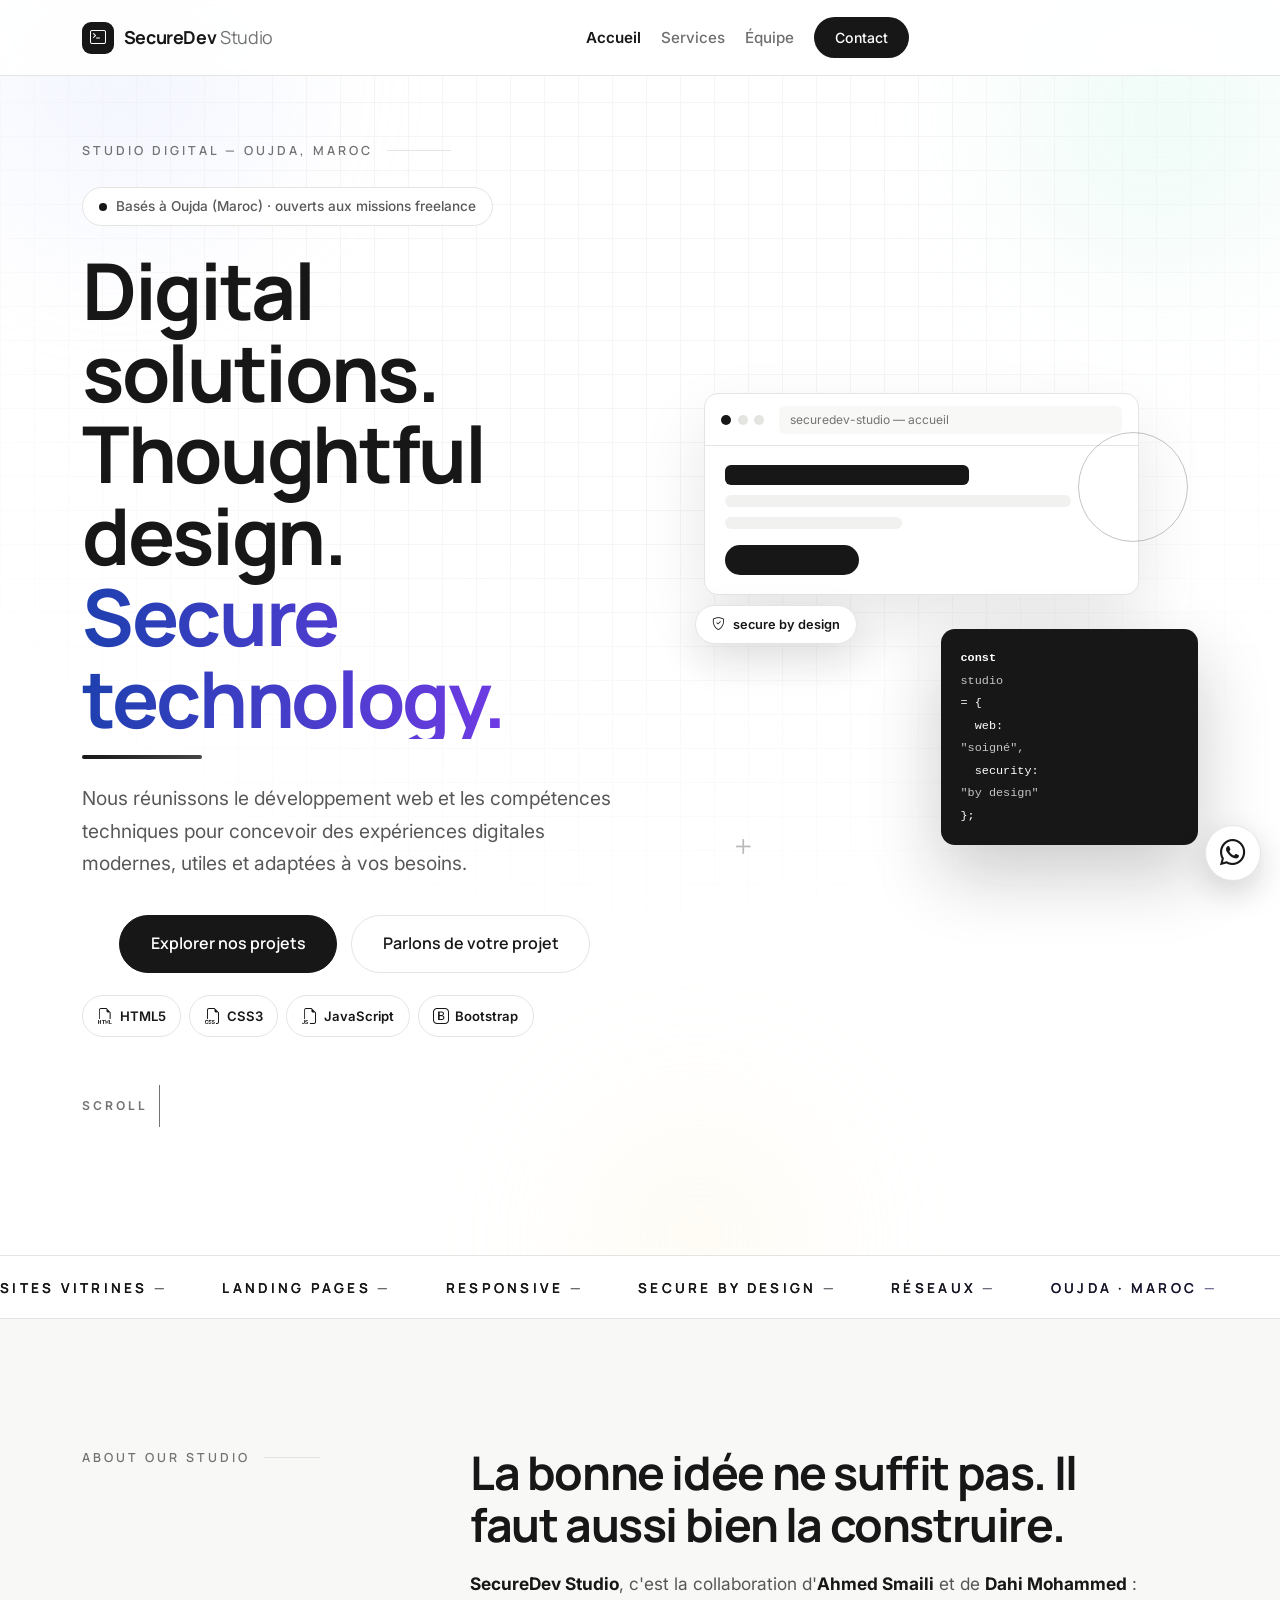
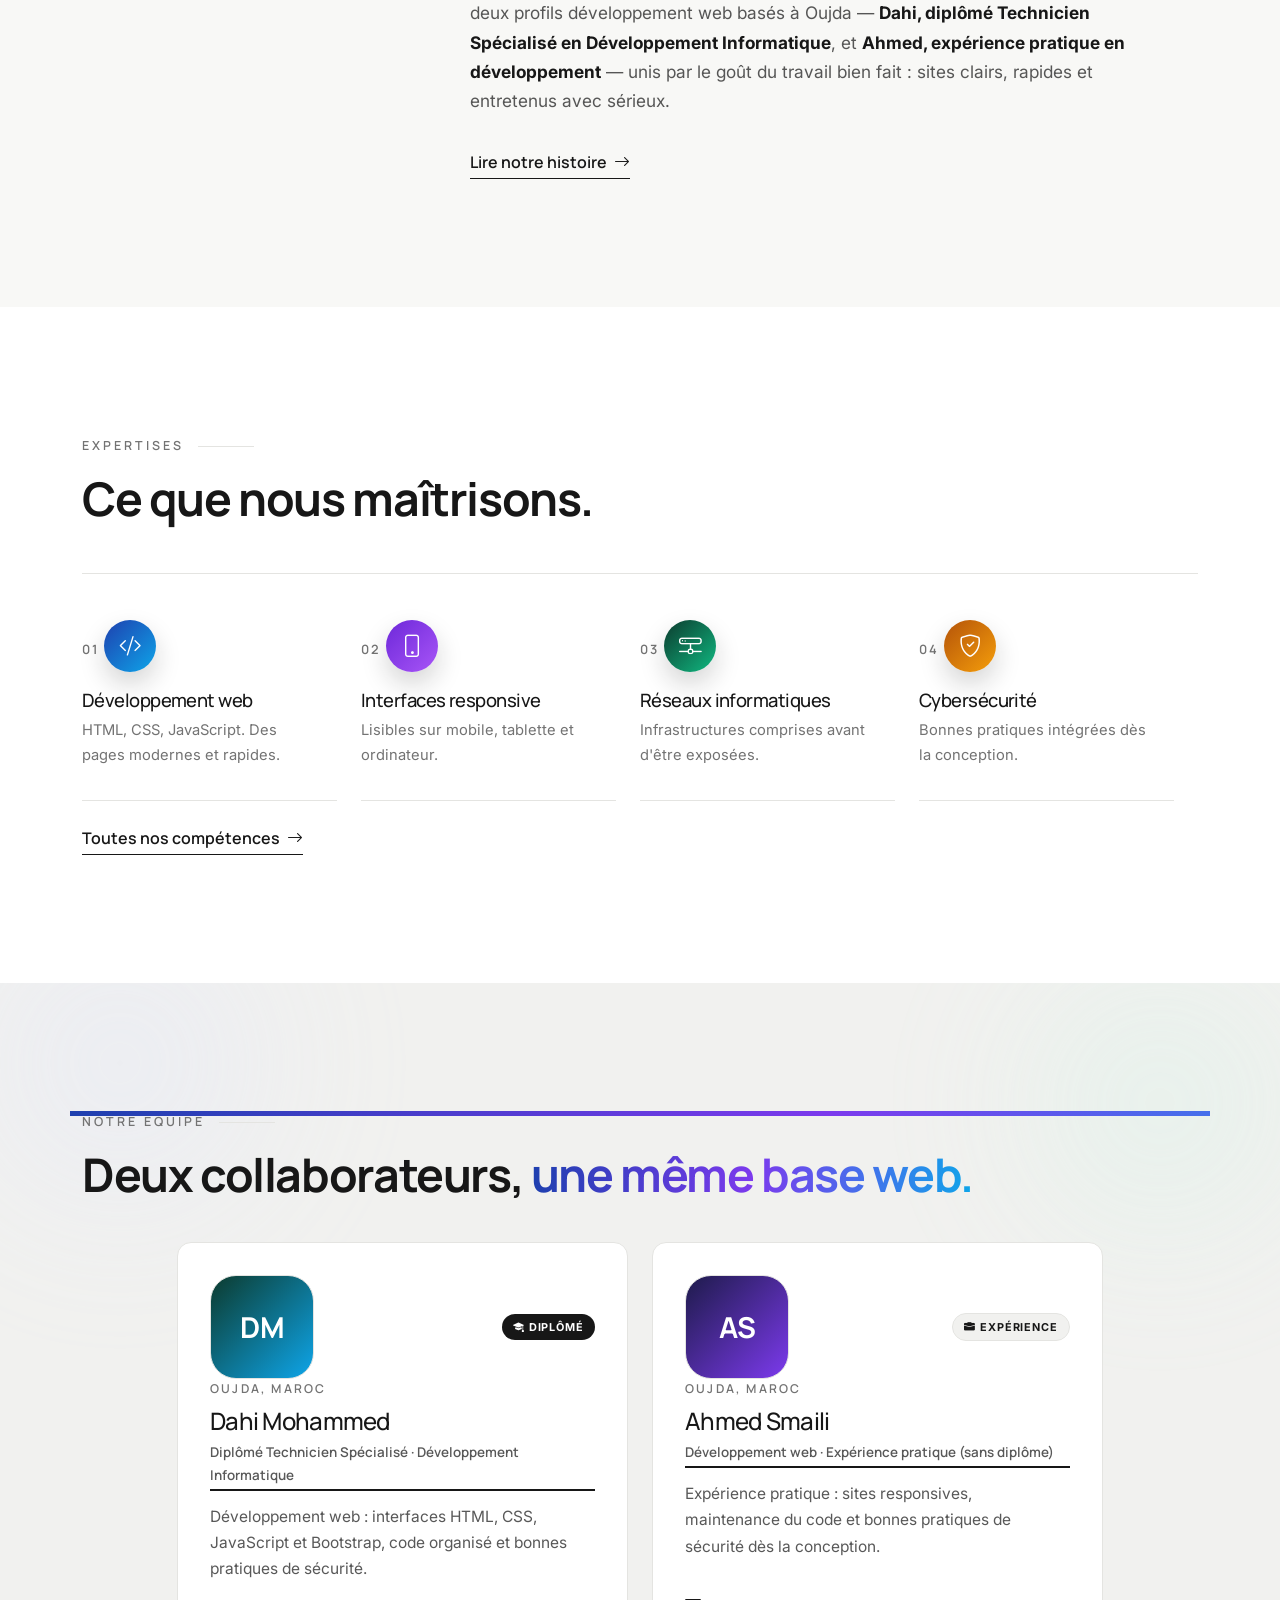
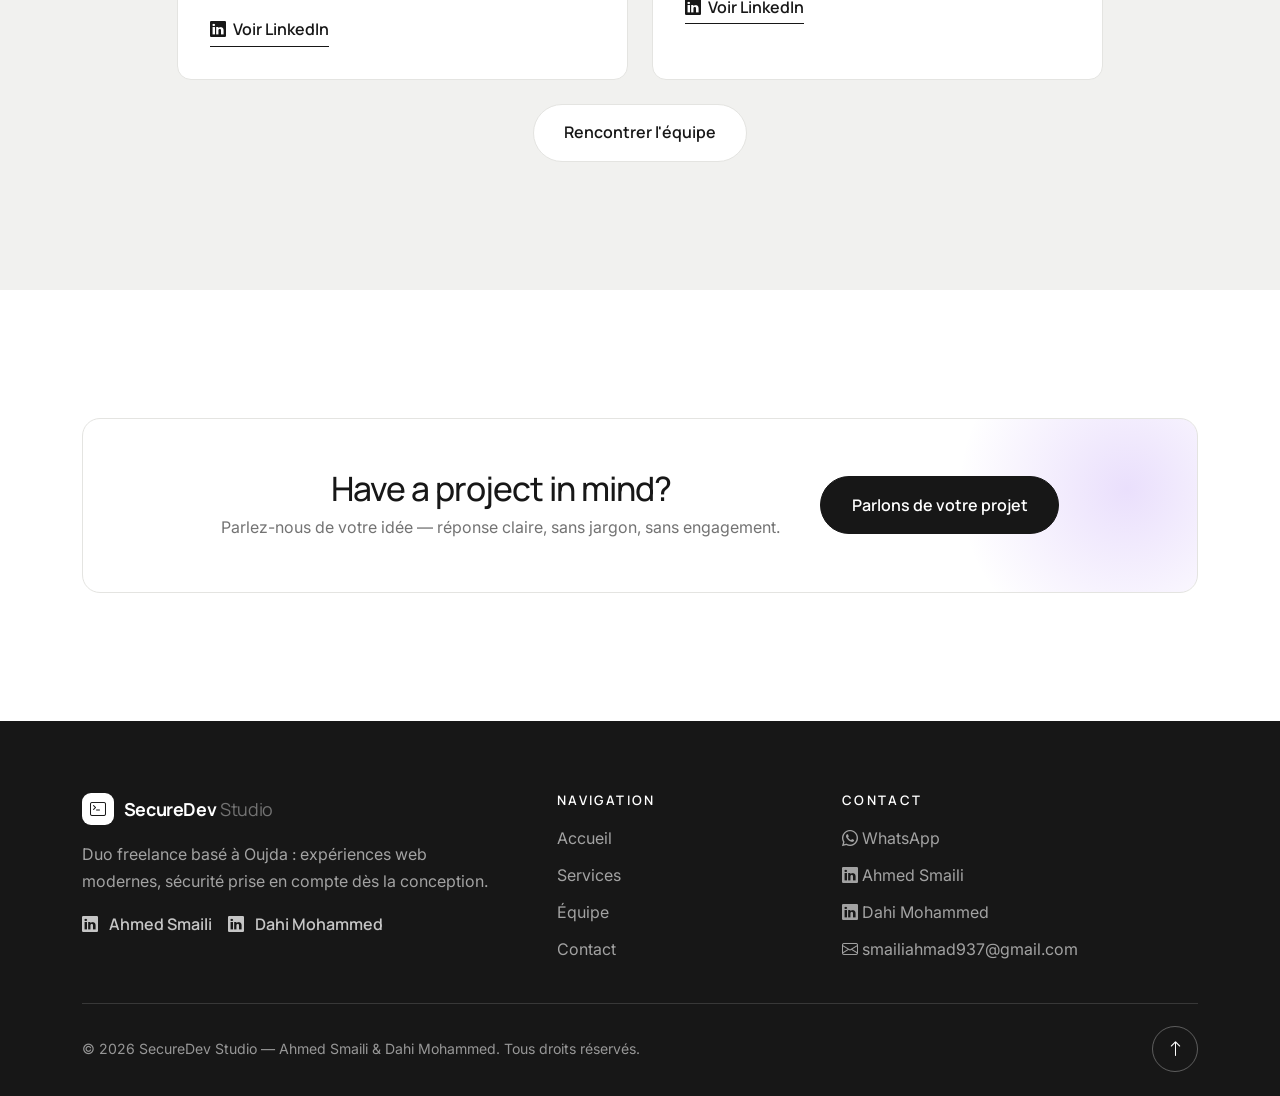
==== commit d2b9b740: "Design anime page Accueil: fond anime, couleurs, expertises et equipe en coherence" ====
--- a/index.html
+++ b/index.html
@@ -17,7 +17,7 @@
   <link href="https://cdn.jsdelivr.net/npm/bootstrap@5.3.3/dist/css/bootstrap.min.css" rel="stylesheet" integrity="sha384-QWTKZyjpPEjISv5WaRU9OFeRpok6YctnYmDr5pNlyT2bRjXh0JMhjY6hW+ALEwIH" crossorigin="anonymous" />
   <link href="https://cdn.jsdelivr.net/npm/bootstrap-icons@1.11.3/font/bootstrap-icons.min.css" rel="stylesheet" />
 
-  <link rel="stylesheet" href="css/style.css?v=5" />
+  <link rel="stylesheet" href="css/style.css?v=8" />
   <link rel="icon" type="image/svg+xml" href="data:image/svg+xml,%3Csvg xmlns='http://www.w3.org/2000/svg' viewBox='0 0 32 32'%3E%3Crect width='32' height='32' rx='8' fill='%23171717'/%3E%3Cpath d='M16 6l8 3v6c0 5-3.5 8.5-8 11-4.5-2.5-8-6-8-11V9z' fill='none' stroke='%23FFFFFF' stroke-width='2' stroke-linejoin='round'/%3E%3C/svg%3E" />
 </head>
 <body data-page="index">
@@ -50,8 +50,19 @@
 
   <main id="contenu">
     <!-- ============ HERO ÉDITORIAL ============ -->
-    <section class="sd-hero" aria-labelledby="hero-title">
-      <div class="container">
+    <section class="sd-hero svc-hero home-hero" aria-labelledby="hero-title">
+      <div class="svc-animated-bg" aria-hidden="true">
+        <span class="svc-orb svc-orb--1"></span>
+        <span class="svc-orb svc-orb--2"></span>
+        <span class="svc-orb svc-orb--3"></span>
+        <span class="svc-grid"></span>
+        <span class="svc-particle svc-particle--1"></span>
+        <span class="svc-particle svc-particle--2"></span>
+        <span class="svc-particle svc-particle--3"></span>
+        <span class="svc-particle svc-particle--4"></span>
+        <span class="svc-particle svc-particle--5"></span>
+      </div>
+      <div class="container position-relative">
         <div class="sd-hero-grid">
           <div>
             <p class="sd-section-label reveal">Studio digital — Oujda, Maroc</p>
@@ -59,10 +70,10 @@
               <span class="sd-dot" aria-hidden="true"></span>
               <span id="availabilityText">Disponibles pour de nouvelles missions</span>
             </p>
-            <h1 id="hero-title" class="sd-hero-title reveal">
-              Digital solutions.<br />
-              Thoughtful design.<br />
-              <span class="sd-thin">Secure technology.</span>
+            <h1 id="hero-title" class="sd-hero-title home-title reveal">
+              <span class="home-word home-word--1">Digital solutions.</span><br />
+              <span class="home-word home-word--2">Thoughtful design.</span><br />
+              <span class="home-word home-word--3">Secure technology.</span>
             </h1>
             <p class="sd-lead reveal">
               Nous réunissons le développement web et les compétences techniques pour concevoir
@@ -71,6 +82,12 @@
             <div class="sd-hero-ctas reveal">
               <a href="portfolio.html" class="btn-ink">Explorer nos projets</a>
               <a href="contact.html" class="btn-outline">Parlons de votre projet</a>
+            </div>
+            <div class="home-techs reveal" aria-label="Technologies principales">
+              <span><i class="bi bi-filetype-html" aria-hidden="true"></i>HTML5</span>
+              <span><i class="bi bi-filetype-css" aria-hidden="true"></i>CSS3</span>
+              <span><i class="bi bi-filetype-js" aria-hidden="true"></i>JavaScript</span>
+              <span><i class="bi bi-bootstrap" aria-hidden="true"></i>Bootstrap</span>
             </div>
             <a href="#apropos" class="sd-scroll-cue reveal" aria-label="Faire défiler vers la présentation">Scroll</a>
           </div>
@@ -114,7 +131,7 @@
           </div>
           <div class="col-lg-8">
             <h2 id="apropos-title" class="sd-h2 reveal">La bonne idée ne suffit pas. Il faut aussi bien la construire.</h2>
-            <p class="sd-section-intro reveal"><strong>SecureDev Studio</strong>, c'est la collaboration d'<strong>Ahmed Smaili</strong> et de <strong>Dahi Mohammed</strong> : deux profils issus du cycle ingénieur en cybersécurité à l'ESIAI d'Oujda, unis par le goût du travail bien fait — sites clairs, rapides et entretenus avec sérieux.</p>
+            <p class="sd-section-intro reveal"><strong>SecureDev Studio</strong>, c'est la collaboration d'<strong>Ahmed Smaili</strong> et de <strong>Dahi Mohammed</strong> : deux profils développement web basés à Oujda — <strong>Dahi, diplômé Technicien Spécialisé en Développement Informatique</strong>, et <strong>Ahmed, expérience pratique en développement</strong> — unis par le goût du travail bien fait : sites clairs, rapides et entretenus avec sérieux.</p>
             <a href="a-propos.html" class="sd-link reveal">Lire notre histoire <i class="bi bi-arrow-right" aria-hidden="true"></i></a>
           </div>
         </div>
@@ -126,28 +143,28 @@
       <div class="container">
         <p class="sd-kicker reveal">Expertises</p>
         <h2 id="exp-title" class="sd-h2 reveal">Ce que nous maîtrisons.</h2>
-        <div class="sd-exp-grid">
+        <div class="sd-exp-grid home-exp-grid">
           <article class="sd-exp reveal">
             <span class="sd-exp-num" aria-hidden="true">01</span>
-            <span class="sd-exp-icon" aria-hidden="true"><i class="bi bi-code-slash"></i></span>
+            <span class="sd-exp-icon home-exp-icon home-exp-icon--blue" aria-hidden="true"><i class="bi bi-code-slash"></i></span>
             <h3>Développement web</h3>
             <p>HTML, CSS, JavaScript. Des pages modernes et rapides.</p>
           </article>
           <article class="sd-exp reveal">
             <span class="sd-exp-num" aria-hidden="true">02</span>
-            <span class="sd-exp-icon" aria-hidden="true"><i class="bi bi-phone"></i></span>
+            <span class="sd-exp-icon home-exp-icon home-exp-icon--violet" aria-hidden="true"><i class="bi bi-phone"></i></span>
             <h3>Interfaces responsive</h3>
             <p>Lisibles sur mobile, tablette et ordinateur.</p>
           </article>
           <article class="sd-exp reveal">
             <span class="sd-exp-num" aria-hidden="true">03</span>
-            <span class="sd-exp-icon" aria-hidden="true"><i class="bi bi-hdd-network"></i></span>
+            <span class="sd-exp-icon home-exp-icon home-exp-icon--teal" aria-hidden="true"><i class="bi bi-hdd-network"></i></span>
             <h3>Réseaux informatiques</h3>
             <p>Infrastructures comprises avant d'être exposées.</p>
           </article>
           <article class="sd-exp reveal">
             <span class="sd-exp-num" aria-hidden="true">04</span>
-            <span class="sd-exp-icon" aria-hidden="true"><i class="bi bi-shield-check"></i></span>
+            <span class="sd-exp-icon home-exp-icon home-exp-icon--amber" aria-hidden="true"><i class="bi bi-shield-check"></i></span>
             <h3>Cybersécurité</h3>
             <p>Bonnes pratiques intégrées dès la conception.</p>
           </article>
@@ -157,28 +174,38 @@
     </section>
 
     <!-- ============ ÉQUIPE (gris très clair) ============ -->
-    <section class="sd-section sd-section--mist" aria-labelledby="team-title">
-      <div class="container">
+    <section class="sd-section sd-section--mist home-team" aria-labelledby="team-title">
+      <div class="svc-animated-bg svc-animated-bg--soft" aria-hidden="true">
+        <span class="svc-orb svc-orb--1"></span>
+        <span class="svc-orb svc-orb--2"></span>
+      </div>
+      <div class="container position-relative">
         <p class="sd-kicker reveal">Notre équipe</p>
-        <h2 id="team-title" class="sd-h2 reveal">Deux collaborateurs, des rôles distincts.</h2>
+        <h2 id="team-title" class="sd-h2 reveal">Deux collaborateurs, <span class="home-gradient-text">une même base web.</span></h2>
         <div class="row g-4 mt-3 justify-content-center">
           <div class="col-md-6 col-lg-5">
-            <article class="sd-card sd-member reveal h-100">
-              <div class="sd-portrait" role="img" aria-label="Monogramme de Dahi Mohammed — portrait à ajouter">DM</div>
-              <p class="sd-card-tag">Oujda, Maroc · ESIAI Oujda</p>
+            <article class="sd-card sd-member home-member home-member--dahi reveal h-100">
+              <div class="home-member-top">
+                <div class="sd-portrait home-portrait" role="img" aria-label="Monogramme de Dahi Mohammed — portrait à ajouter">DM</div>
+                <span class="profile-exp-badge profile-exp-badge--diploma"><i class="bi bi-mortarboard-fill" aria-hidden="true"></i> Diplômé</span>
+              </div>
+              <p class="sd-card-tag">Oujda, Maroc</p>
               <h3>Dahi Mohammed</h3>
-              <p class="sd-role">Étudiant en cybersécurité · Sécurité réseaux &amp; systèmes</p>
-              <p class="sd-card-desc">Réseaux, systèmes, Python, notions d'ethical hacking et de détection d'intrusion.</p>
+              <p class="sd-role">Diplômé Technicien Spécialisé · Développement Informatique</p>
+              <p class="sd-card-desc">Développement web : interfaces HTML, CSS, JavaScript et Bootstrap, code organisé et bonnes pratiques de sécurité.</p>
               <a class="sd-link" data-linkedin="dahi" href="https://www.linkedin.com/in/dahi-mohammed-567b962b5/" target="_blank" rel="noopener noreferrer"><i class="bi bi-linkedin" aria-hidden="true"></i>Voir LinkedIn</a>
             </article>
           </div>
           <div class="col-md-6 col-lg-5">
-            <article class="sd-card sd-member reveal h-100">
-              <div class="sd-portrait" role="img" aria-label="Monogramme d'Ahmed Smaili — portrait à ajouter">AS</div>
-              <p class="sd-card-tag">Oujda, Maroc · ESIAI</p>
+            <article class="sd-card sd-member home-member home-member--ahmed reveal h-100">
+              <div class="home-member-top">
+                <div class="sd-portrait home-portrait" role="img" aria-label="Monogramme d'Ahmed Smaili — portrait à ajouter">AS</div>
+                <span class="profile-exp-badge profile-exp-badge--xp"><i class="bi bi-briefcase-fill" aria-hidden="true"></i> Expérience</span>
+              </div>
+              <p class="sd-card-tag">Oujda, Maroc</p>
               <h3>Ahmed Smaili</h3>
-              <p class="sd-role">Cycle ingénieur cybersécurité · Réseaux informatiques</p>
-              <p class="sd-card-desc">Technicien réseaux, en cycle ingénieur cybersécurité : rigueur des infrastructures.</p>
+              <p class="sd-role">Développement web · Expérience pratique (sans diplôme)</p>
+              <p class="sd-card-desc">Expérience pratique : sites responsives, maintenance du code et bonnes pratiques de sécurité dès la conception.</p>
               <a class="sd-link" data-linkedin="ahmed" href="https://www.linkedin.com/in/ahmed-smaili-bb48883aa/" target="_blank" rel="noopener noreferrer"><i class="bi bi-linkedin" aria-hidden="true"></i>Voir LinkedIn</a>
             </article>
           </div>
@@ -192,12 +219,13 @@
     <!-- ============ CONTACT (blanc) ============ -->
     <section class="sd-section sd-section--white" aria-labelledby="cta-title">
       <div class="container">
-        <div class="sd-band-box reveal" style="border:1px solid var(--line)">
-          <div>
+        <div class="sd-band-box home-cta reveal" style="border:1px solid var(--line)">
+          <span class="home-cta-glow" aria-hidden="true"></span>
+          <div class="position-relative">
             <h2 id="cta-title">Have a project in mind?</h2>
             <p>Parlez-nous de votre idée — réponse claire, sans jargon, sans engagement.</p>
           </div>
-          <a href="contact.html" class="btn-ink">Parlons de votre projet</a>
+          <a href="contact.html" class="btn-ink position-relative">Parlons de votre projet</a>
         </div>
       </div>
     </section>
@@ -248,6 +276,6 @@
   </a>
 
   <script src="https://cdn.jsdelivr.net/npm/bootstrap@5.3.3/dist/js/bootstrap.bundle.min.js" integrity="sha384-YvpcrYf0tY3lHB60NNkmXc5s9fDVZLESaAA55NDzOxhy9GkcIdslK1eN7N6jIeHz" crossorigin="anonymous"></script>
-  <script src="js/main.js?v=5"></script>
+  <script src="js/main.js?v=8"></script>
 </body>
 </html>
--- a/css/style.css
+++ b/css/style.css
@@ -267,6 +267,14 @@
 
 /* ---------- Équipe : grandes cartes blanches ---------- */
 .sd-member { display: flex; flex-direction: column; }
+.sd-member-head { display: flex; gap: 1.2rem; align-items: center; margin-bottom: 0.4rem; }
+.sd-member-head .sd-portrait { width: 84px; height: 84px; flex: 0 0 84px; font-size: 1.5rem; border-radius: 20px; margin-bottom: 0; }
+.sd-member-head h3 { font-size: 1.4rem; }
+.sd-member-sec { border-top: 1px solid var(--line); margin-top: 1.1rem; padding-top: 1rem; }
+.sd-member-sec-title { font-family: var(--font-title); font-size: 0.76rem; font-weight: 600; letter-spacing: 0.2em; text-transform: uppercase; color: var(--mut); margin: 0 0 0.6rem; }
+.sd-member-sec .sd-tags { margin: 0; }
+.sd-member-sec .sd-card-desc { margin: 0; }
+.sd-member-sec .sd-edu:last-child { margin-bottom: 0; }
 .sd-portrait {
   width: 104px; height: 104px; border-radius: 26px;
   display: flex; align-items: center; justify-content: center;
@@ -282,8 +290,8 @@
 .sd-tags { list-style: none; padding: 0; margin: 0.9rem 0 0.4rem; display: flex; flex-wrap: wrap; gap: 0.5rem; }
 .sd-tags li { font-size: 0.82rem; font-weight: 500; border: 1px solid var(--line); border-radius: 999px; padding: 0.32rem 0.85rem; color: var(--ink-soft); }
 .sd-tags--small li { font-size: 0.78rem; padding: 0.25rem 0.7rem; }
-.sd-member-actions { display: grid; gap: 0.7rem; margin-top: 1.3rem; }
-.sd-member-actions .btn-ink, .sd-member-actions .btn-outline { width: 100%; }
+.sd-member-actions { display: grid; grid-template-columns: 1fr 1fr; gap: 0.7rem; margin-top: 1.3rem; }
+.sd-member-actions .btn-ink, .sd-member-actions .btn-outline { width: 100%; padding-left: 0.6rem; padding-right: 0.6rem; }
 .sd-placeholder-note { color: var(--mut); font-size: 0.88rem; margin-top: 1.8rem; text-align: center; }
 .sd-placeholder-note code, .sd-contact-box code { background: var(--mist); color: var(--ink); padding: 0.1rem 0.4rem; border-radius: 4px; font-size: 0.85em; }
 
@@ -436,6 +444,9 @@
   .sd-service-arrow { display: none; }
 }
 @media (max-width: 575.98px) {
+  .sd-member-head { gap: 0.9rem; }
+  .sd-member-head .sd-portrait { width: 68px; height: 68px; flex-basis: 68px; font-size: 1.25rem; }
+  .sd-member-actions { grid-template-columns: 1fr; }
   .sd-svc-cols { grid-template-columns: 1fr; }
   .sd-steps, .sd-deliv-grid { grid-template-columns: 1fr; }
   :root { --section-pad: 3.8rem; }
@@ -504,6 +515,226 @@
 .sd-cta-black .btn-ink:hover { background: transparent; color: var(--paper); }
 .sd-cta-note { margin-top: 1.4rem; font-size: 0.86rem; color: var(--paper); opacity: 0.55; }
 
+/* ============ ÉQUIPE PREMIUM COLORÉE + FORMULAIRES ANIMÉS ============ */
+.team-hero { position: relative; overflow: hidden; background: #fff; }
+.team-hero-bg .orb { position: absolute; border-radius: 50%; filter: blur(70px); opacity: 0.5; animation: orbFloat 9s ease-in-out infinite; }
+.orb-1 { width: 420px; height: 420px; background: radial-gradient(circle, #a5b4fc, transparent 70%); top: -120px; left: -80px; }
+.orb-2 { width: 380px; height: 380px; background: radial-gradient(circle, #6ee7b7, transparent 70%); top: -60px; right: -60px; animation-delay: -3s !important; }
+.orb-3 { width: 300px; height: 300px; background: radial-gradient(circle, #fcd34d, transparent 70%); bottom: -140px; left: 40%; opacity: 0.35 !important; animation-delay: -6s !important; }
+@keyframes orbFloat { 0%,100% { transform: translateY(0) scale(1); } 50% { transform: translateY(-24px) scale(1.06); } }
+.team-gradient-text { background: linear-gradient(90deg, #4f46e5, #7c3aed, #06b6d4, #10b981); -webkit-background-clip: text; background-clip: text; color: transparent; }
+.team-hero-badges { display: flex; flex-wrap: wrap; gap: 0.6rem; margin-top: 1.4rem; }
+.team-pill { display: inline-flex; align-items: center; gap: 0.45rem; font-size: 0.85rem; font-weight: 600; border: 1px solid var(--line); border-radius: 999px; padding: 0.45rem 1rem; background: #fff; box-shadow: 0 6px 20px rgba(23,23,23,0.06); }
+.team-pill i { color: #4f46e5; }
+.team-pill--live { background: #171717; color: #fff; border-color: #171717; }
+.live-dot { width: 8px; height: 8px; border-radius: 50%; background: #22c55e; animation: pulse 1.8s infinite; }
+
+.team-section { background: linear-gradient(180deg, #fff 0%, #f6f7ff 45%, #f0fdf7 100%); }
+.team-card { border-radius: 24px; overflow: hidden; background: #fff; border: 1px solid var(--line); box-shadow: 0 20px 60px rgba(23,23,23,0.08); transition: transform 0.35s ease, box-shadow 0.35s ease; position: relative; display: flex; flex-direction: column; }
+.team-card::before { content: ""; position: absolute; inset: 0; border-radius: 24px; padding: 2px; background: linear-gradient(135deg, var(--g1), var(--g2), var(--g3)); -webkit-mask: linear-gradient(#fff 0 0) content-box, linear-gradient(#fff 0 0); -webkit-mask-composite: xor; mask-composite: exclude; opacity: 0; transition: opacity 0.35s ease; pointer-events: none; }
+.team-card:hover { transform: translateY(-10px) scale(1.01); box-shadow: 0 34px 80px rgba(23,23,23,0.16); }
+.team-card:hover::before { opacity: 1; }
+.team-card--dahi { --g1: #059669; --g2: #0ea5e9; --g3: #22d3ee; --accent: #059669; --accent2: #0ea5e9; --soft: #ecfdf5; }
+.team-card--ahmed { --g1: #4f46e5; --g2: #7c3aed; --g3: #06b6d4; --accent: #4f46e5; --accent2: #7c3aed; --soft: #eef2ff; }
+
+.team-banner { position: relative; padding: 1.4rem 1.4rem 3.4rem; background: linear-gradient(135deg, var(--g1), var(--g2) 55%, var(--g3)); overflow: hidden; }
+.team-banner-pattern { position: absolute; inset: 0; background-image: radial-gradient(rgba(255,255,255,0.28) 1.5px, transparent 1.5px); background-size: 22px 22px; animation: patternSlide 14s linear infinite; }
+@keyframes patternSlide { to { background-position: 44px 44px; } }
+.team-banner::after { content: ""; position: absolute; bottom: -1px; left: 0; right: 0; height: 34px; background: #fff; border-radius: 24px 24px 0 0; }
+.team-avail { position: relative; z-index: 2; display: inline-flex; align-items: center; gap: 0.45rem; background: rgba(255,255,255,0.92); font-size: 0.75rem; font-weight: 700; text-transform: uppercase; letter-spacing: 0.1em; border-radius: 999px; padding: 0.35rem 0.85rem; color: #171717; }
+.pulse-dot { width: 8px; height: 8px; border-radius: 50%; background: #22c55e; animation: pulse 1.8s infinite; }
+.team-focus { position: relative; z-index: 2; float: right; color: #fff; font-size: 0.8rem; font-weight: 600; background: rgba(0,0,0,0.28); border: 1px solid rgba(255,255,255,0.35); padding: 0.35rem 0.85rem; border-radius: 999px; backdrop-filter: blur(6px); }
+.team-avatar-wrap { position: absolute; z-index: 3; left: 1.6rem; bottom: 0.4rem; }
+.team-avatar { width: 92px; height: 92px; border-radius: 28px; display: flex; align-items: center; justify-content: center; font-family: var(--font-title); font-weight: 800; font-size: 1.9rem; color: #fff; background: rgba(0,0,0,0.35); border: 3px solid #fff; box-shadow: 0 14px 34px rgba(0,0,0,0.3); backdrop-filter: blur(4px); animation: avatarFloat 4.5s ease-in-out infinite; }
+@keyframes avatarFloat { 0%,100% { transform: translateY(0) rotate(-1deg); } 50% { transform: translateY(-7px) rotate(1deg); } }
+.team-avatar-badge { position: absolute; right: -8px; bottom: -4px; font-size: 1.6rem; color: #fff; background: var(--accent); border-radius: 50%; width: 34px; height: 34px; display: flex; align-items: center; justify-content: center; border: 2px solid #fff; animation: badgePop 2.6s ease-in-out infinite; }
+@keyframes badgePop { 0%,100% { transform: scale(1); } 50% { transform: scale(1.12); } }
+
+.team-body { padding: 1.2rem 1.5rem 1.5rem; display: flex; flex-direction: column; flex: 1; }
+.team-loc { font-size: 0.82rem; color: var(--mut); margin: 0.2rem 0 0.2rem 6.2rem; }
+.team-name { font-size: 1.65rem; font-weight: 800; margin: 0.4rem 0 0.2rem; }
+.team-role { display: inline-flex; align-items: center; gap: 0.5rem; font-size: 0.86rem; font-weight: 700; color: #fff; background: linear-gradient(90deg, var(--g1), var(--g2)); padding: 0.45rem 1rem; border-radius: 999px; margin: 0.3rem 0 0.8rem; width: fit-content; box-shadow: 0 8px 22px color-mix(in srgb, var(--accent) 35%, transparent); }
+.team-desc { color: var(--ink-soft); font-size: 0.94rem; margin-bottom: 1rem; }
+.team-sec-title { font-size: 0.78rem; font-weight: 800; letter-spacing: 0.16em; text-transform: uppercase; color: var(--accent); margin: 1rem 0 0.7rem; display: flex; align-items: center; gap: 0.5rem; }
+.team-sec-title::after { content: ""; flex: 1; height: 1px; background: linear-gradient(90deg, var(--accent), transparent); }
+
+.skill { margin-bottom: 0.65rem; }
+.skill-top { display: flex; justify-content: space-between; font-size: 0.86rem; font-weight: 600; margin-bottom: 0.3rem; }
+.skill-top b { color: var(--accent); }
+.skill-bar { height: 9px; border-radius: 999px; background: var(--mist); overflow: hidden; position: relative; }
+.skill-bar span { display: block; height: 100%; width: 0; border-radius: 999px; background: linear-gradient(90deg, var(--g1), var(--g2), var(--g3)); background-size: 200% 100%; animation: shimmer 2.5s linear infinite; transition: width 1.2s cubic-bezier(0.22,1,0.36,1); }
+@keyframes shimmer { to { background-position: 200% 0; } }
+
+.team-edu { list-style: none; padding: 0; margin: 0; display: grid; gap: 0.5rem; }
+.team-edu li { font-size: 0.88rem; color: var(--ink-soft); background: var(--soft); border: 1px dashed color-mix(in srgb, var(--accent) 40%, #fff); padding: 0.55rem 0.85rem; border-radius: 12px; }
+.team-edu li i { color: var(--accent); margin-right: 0.4rem; }
+.team-edu em { color: var(--mut); font-size: 0.78rem; }
+
+.team-stats { display: grid; grid-template-columns: repeat(3, 1fr); gap: 0.6rem; margin: 1.1rem 0; }
+.team-stats > div { text-align: center; background: #171717; color: #fff; border-radius: 14px; padding: 0.7rem 0.3rem; position: relative; overflow: hidden; transition: transform 0.25s ease; }
+.team-stats > div:hover { transform: translateY(-3px) scale(1.03); }
+.team-stats > div::after { content: ""; position: absolute; top: 0; left: -60%; width: 40%; height: 100%; background: linear-gradient(100deg, transparent, rgba(255,255,255,0.35), transparent); animation: shine 3.2s ease-in-out infinite; }
+@keyframes shine { 0% { left: -60%; } 55%,100% { left: 130%; } }
+.team-stats strong { display: block; font-size: 1.25rem; }
+.team-stats small { opacity: 0.7; font-size: 0.75rem; }
+
+.team-actions { display: grid; grid-template-columns: 1fr 1fr; gap: 0.6rem; margin: 0.4rem 0 1rem; }
+.team-btn { display: inline-flex; align-items: center; justify-content: center; border-radius: 999px; font-weight: 700; font-size: 0.88rem; padding: 0.75rem 0.8rem; text-decoration: none; transition: transform 0.25s ease, box-shadow 0.25s ease, background 0.25s ease; }
+.team-btn--dark { background: #171717; color: #fff; border: 1px solid #171717; }
+.team-btn--dark:hover { background: linear-gradient(90deg, var(--g1), var(--g2)); border-color: transparent; color: #fff; transform: translateY(-2px); box-shadow: 0 12px 26px color-mix(in srgb, var(--accent) 40%, transparent); }
+.team-btn--ghost { background: #fff; color: #171717; border: 1px solid var(--line); }
+.team-btn--ghost:hover { border-color: var(--accent); color: var(--accent); transform: translateY(-2px); }
+
+/* Formulaires individuels colorés */
+.team-form { border-radius: 18px; padding: 1.2rem; background: linear-gradient(180deg, var(--soft), #fff 70%); border: 1px solid color-mix(in srgb, var(--accent) 25%, #fff); position: relative; overflow: hidden; }
+.team-form::before { content: ""; position: absolute; top: 0; left: 0; right: 0; height: 4px; background: linear-gradient(90deg, var(--g1), var(--g2), var(--g3)); background-size: 200% 100%; animation: shimmer 3s linear infinite; }
+.team-form-title { font-size: 1rem; font-weight: 800; display: flex; align-items: center; gap: 0.6rem; margin: 0 0 0.8rem; }
+.team-form-title small { font-weight: 500; color: var(--mut); font-size: 0.78rem; }
+.team-form-ico { width: 36px; height: 36px; flex: 0 0 36px; display: inline-flex; align-items: center; justify-content: center; border-radius: 12px; color: #fff; background: linear-gradient(135deg, var(--g1), var(--g2)); animation: avatarFloat 4s ease-in-out infinite; }
+.team-form input, .team-form textarea { width: 100%; border: 1.5px solid var(--line); border-radius: 12px; padding: 0.65rem 0.9rem; font-size: 0.9rem; background: #fff; transition: border-color 0.2s ease, box-shadow 0.2s ease, transform 0.2s ease; }
+.team-form input:focus, .team-form textarea:focus { outline: none; border-color: var(--accent); box-shadow: 0 0 0 4px color-mix(in srgb, var(--accent) 18%, transparent); transform: translateY(-1px); }
+.team-form textarea { margin-top: 0.5rem; resize: vertical; min-height: 84px; }
+.team-form input.shake, .team-form textarea.shake { animation: shake 0.4s ease; border-color: #dc2626; }
+@keyframes shake { 0%,100% { transform: translateX(0); } 25% { transform: translateX(-6px); } 50% { transform: translateX(6px); } 75% { transform: translateX(-4px); } }
+.team-form-btns { display: flex; gap: 0.6rem; margin-top: 0.7rem; }
+.team-send { flex: 1; border: none; border-radius: 999px; padding: 0.8rem; font-weight: 800; color: #fff; background: linear-gradient(90deg, var(--g1), var(--g2)); background-size: 150% 100%; transition: background-position 0.3s ease, transform 0.25s ease, box-shadow 0.25s ease; cursor: pointer; }
+.team-send:hover { background-position: 100% 0; transform: translateY(-2px); box-shadow: 0 14px 30px color-mix(in srgb, var(--accent) 45%, transparent); }
+.team-mailbtn { width: 52px; flex: 0 0 52px; border-radius: 50%; border: 1.5px solid var(--accent); background: #fff; color: var(--accent); font-size: 1.1rem; cursor: pointer; transition: all 0.25s ease; }
+.team-mailbtn:hover { background: var(--accent); color: #fff; transform: translateY(-2px) rotate(-8deg); }
+.team-status { font-size: 0.83rem; margin: 0.6rem 0 0; min-height: 1.2em; color: var(--ink-soft); }
+.team-status.success { color: var(--accent); font-weight: 700; animation: statusIn 0.4s ease; }
+@keyframes statusIn { from { opacity: 0; transform: translateY(6px); } to { opacity: 1; transform: none; } }
+
+@media (max-width: 575.98px) {
+  .team-actions { grid-template-columns: 1fr; }
+  .team-focus { display: none; }
+  .team-loc { margin-left: 0; margin-top: 3.2rem; }
+  .team-avatar-wrap { bottom: 1.8rem; }
+}
+
+/* ============ SERVICES — fond animé + premium blanc + animations ============ */
+/* --- Fond animé (hero + sections) : orbes flottants, grille, particules --- */
+.svc-hero, .svc-list-section, .svc-profils-section { position: relative; overflow: hidden; }
+.svc-animated-bg { position: absolute; inset: 0; pointer-events: none; z-index: 0; }
+.svc-animated-bg--soft { opacity: 0.7; }
+.svc-orb { position: absolute; border-radius: 50%; filter: blur(70px); opacity: 0.45; animation: svcOrbFloat 11s ease-in-out infinite; }
+.svc-orb--1 { width: 440px; height: 440px; top: -140px; left: -100px; background: radial-gradient(circle, #dbe2ff 0%, transparent 70%); }
+.svc-orb--2 { width: 400px; height: 400px; top: -80px; right: -80px; background: radial-gradient(circle, #c9f2e2 0%, transparent 70%); animation-delay: -3.5s !important; }
+.svc-orb--3 { width: 320px; height: 320px; bottom: -140px; left: 42%; background: radial-gradient(circle, #fdeec9 0%, transparent 70%); opacity: 0.35 !important; animation-delay: -7s !important; }
+@keyframes svcOrbFloat { 0%, 100% { transform: translate(0, 0) scale(1); } 33% { transform: translate(30px, -28px) scale(1.07); } 66% { transform: translate(-24px, 18px) scale(0.96); } }
+.svc-grid { position: absolute; inset: 0; background-image: linear-gradient(var(--line) 1px, transparent 1px), linear-gradient(90deg, var(--line) 1px, transparent 1px); background-size: 34px 34px; opacity: 0.35; mask-image: radial-gradient(ellipse 90% 80% at 50% 20%, black 30%, transparent 75%); -webkit-mask-image: radial-gradient(ellipse 90% 80% at 50% 20%, black 30%, transparent 75%); animation: svcGridSlide 18s linear infinite; }
+@keyframes svcGridSlide { to { background-position: 34px 34px, 34px 34px; } }
+.svc-particle { position: absolute; width: 9px; height: 9px; border-radius: 50%; background: var(--ink); opacity: 0.14; animation: svcRise 9s ease-in infinite; }
+.svc-particle--1 { left: 12%; bottom: -12px; animation-delay: 0s; }
+.svc-particle--2 { left: 32%; bottom: -12px; width: 6px; height: 6px; animation-delay: -3s; animation-duration: 11s; }
+.svc-particle--3 { left: 58%; bottom: -12px; animation-delay: -5.5s; }
+.svc-particle--4 { left: 76%; bottom: -12px; width: 7px; height: 7px; animation-delay: -2s; animation-duration: 10s; }
+.svc-particle--5 { left: 90%; bottom: -12px; width: 5px; height: 5px; animation-delay: -7s; animation-duration: 12s; }
+@keyframes svcRise { 0% { transform: translateY(0); opacity: 0; } 12% { opacity: 0.16; } 85% { opacity: 0.1; } 100% { transform: translateY(-560px); opacity: 0; } }
+.svc-hero .container, .svc-list-section .container, .svc-profils-section .container { position: relative; z-index: 1; }
+/* Hero : titre avec soulignement animé */
+.svc-hero .sd-hero-title { position: relative; }
+.svc-hero .sd-hero-title::after { content: ""; display: block; width: 120px; height: 4px; border-radius: 4px; margin-top: 1rem; background: linear-gradient(90deg, var(--ink), var(--mut)); background-size: 200% 100%; animation: svcShimmer 3.5s linear infinite; }
+@keyframes svcShimmer { to { background-position: 200% 0; } }
+.svc-pills { display: flex; flex-wrap: wrap; gap: 0.55rem; margin-top: 1.6rem; }
+.svc-pills a { font-size: 0.85rem; font-weight: 600; text-decoration: none; color: var(--ink); border: 1px solid var(--line); border-radius: 999px; padding: 0.45rem 1.05rem; background: rgba(255,255,255,0.85); backdrop-filter: blur(6px); transition: background 0.25s ease, color 0.25s ease, transform 0.25s ease, border-color 0.25s ease, box-shadow 0.25s ease; animation: svcPillIn 0.5s ease both; }
+.svc-pills a:nth-child(2) { animation-delay: 0.08s; } .svc-pills a:nth-child(3) { animation-delay: 0.16s; } .svc-pills a:nth-child(4) { animation-delay: 0.24s; }
+@keyframes svcPillIn { from { opacity: 0; transform: translateY(10px); } to { opacity: 1; transform: none; } }
+.svc-pills a:hover { background: var(--ink); color: #fff; border-color: var(--ink); transform: translateY(-2px); box-shadow: 0 12px 26px rgba(23,23,23,0.16); }
+.svc-badge { display: inline-block; vertical-align: middle; font-family: var(--font-body); font-size: 0.68rem; font-weight: 600; letter-spacing: 0.08em; text-transform: uppercase; color: var(--ink); background: var(--mist); border: 1px solid var(--line); border-radius: 999px; padding: 0.2rem 0.7rem; margin-left: 0.5rem; }
+/* Cartes services : entrée + hover + liseré */
+.sd-svc--security, .sd-svc--secure { position: relative; }
+.sd-svc--security::before, .sd-svc--secure::before { content: ""; position: absolute; top: 0; left: 1.6rem; right: 1.6rem; height: 2px; background: linear-gradient(90deg, var(--ink), transparent); border-radius: 2px; }
+.sd-svc { animation: svcIn 0.6s ease both; transition: transform 0.3s ease, box-shadow 0.3s ease, border-color 0.3s ease; }
+.sd-svc:hover { transform: translateY(-6px); box-shadow: 0 26px 60px rgba(23,23,23,0.12); border-color: var(--ink); }
+@keyframes svcIn { from { opacity: 0; transform: translateY(14px); } to { opacity: 1; transform: none; } }
+.sd-svc .sd-check li { animation: fadeSlide 0.5s ease both; }
+.sd-svc .sd-check li:nth-child(2) { animation-delay: 0.05s; }
+.sd-svc .sd-check li:nth-child(3) { animation-delay: 0.1s; }
+.sd-svc .sd-check li:nth-child(4) { animation-delay: 0.15s; }
+.sd-svc .sd-check li:nth-child(5) { animation-delay: 0.2s; }
+@keyframes fadeSlide { from { opacity: 0; transform: translateX(-8px); } to { opacity: 1; transform: none; } }
+.svc-limit { font-size: 0.87rem; color: var(--ink-soft); background: var(--cream); border: 1px solid var(--line); border-left: 3px solid var(--ink); border-radius: 0 10px 10px 0; padding: 0.8rem 1rem; margin: 1rem 0 0.6rem; }
+.svc-limit strong { color: var(--ink); }
+.svc-detail { margin-top: 2.2rem; border: 1px solid var(--line); border-radius: 18px; background: rgba(255,255,255,0.92); backdrop-filter: blur(4px); padding: clamp(1.6rem, 4vw, 2.4rem); box-shadow: 0 18px 50px rgba(23,23,23,0.06); position: relative; overflow: hidden; }
+.svc-detail::before { content: ""; position: absolute; top: 0; left: 0; right: 0; height: 3px; background: linear-gradient(90deg, var(--ink), var(--mut), var(--ink)); background-size: 200% 100%; animation: svcShimmer 4s linear infinite; }
+.svc-detail-head h3 { font-size: clamp(1.3rem, 2.6vw, 1.8rem); margin: 0 0 0.5rem; }
+.svc-detail-head p { color: var(--ink-soft); max-width: 46rem; margin-bottom: 1.4rem; }
+.svc-mini { border: 1px solid var(--line); border-radius: var(--radius); padding: 1.4rem; background: var(--paper); height: 100%; transition: transform 0.25s ease, box-shadow 0.25s ease, border-color 0.25s ease; }
+.svc-mini:hover { transform: translateY(-4px) scale(1.01); box-shadow: 0 18px 44px rgba(23,23,23,0.09); border-color: var(--ink); }
+.svc-mini > i { display: inline-flex; align-items: center; justify-content: center; width: 44px; height: 44px; border: 1px solid var(--ink); border-radius: 50%; font-size: 1.2rem; margin-bottom: 0.8rem; transition: background 0.25s ease, color 0.25s ease, transform 0.25s ease; }
+.svc-mini:hover > i { background: var(--ink); color: #fff; transform: rotate(-8deg) scale(1.05); }
+.svc-mini h4 { font-size: 1.05rem; margin: 0 0 0.6rem; }
+.svc-mini ul { margin: 0; padding-left: 1.1rem; color: var(--ink-soft); font-size: 0.9rem; display: grid; gap: 0.35rem; }
+/* Profils : bannière animée + avatar + badges + parcours */
+.profile-card { position: relative; background: #fff; border: 1px solid var(--line); border-radius: 20px; padding: clamp(1.5rem, 3.5vw, 2.2rem); padding-top: 0; overflow: hidden; transition: transform 0.3s ease, box-shadow 0.3s ease, border-color 0.3s ease; }
+.profile-card:hover { transform: translateY(-6px); box-shadow: 0 28px 64px rgba(23,23,23,0.12); border-color: var(--ink); }
+.profile-banner { position: relative; margin: 0 -2.2rem 1.4rem; height: 86px; background: linear-gradient(120deg, #171717 20%, #3a3a3a 50%, #171717 80%); background-size: 200% 100%; animation: svcShimmer 6s linear infinite; overflow: hidden; }
+.profile-card--dahi .profile-banner { background: linear-gradient(120deg, #0c3b2e 10%, #0ea5e9 55%, #0c3b2e 90%); background-size: 200% 100%; }
+.profile-card--ahmed .profile-banner { background: linear-gradient(120deg, #1e1b4b 10%, #6d28d9 55%, #1e1b4b 90%); background-size: 200% 100%; }
+.profile-shine { position: absolute; top: 0; left: -60%; width: 45%; height: 100%; background: linear-gradient(100deg, transparent, rgba(255,255,255,0.4), transparent); animation: svcShine 4s ease-in-out infinite; }
+@keyframes svcShine { 0% { left: -60%; } 60%, 100% { left: 130%; } }
+.profile-top { display: flex; gap: 1rem; align-items: center; margin: -2.4rem 0 1rem; position: relative; }
+.profile-avatar { width: 72px; height: 72px; flex: 0 0 72px; display: inline-flex; align-items: center; justify-content: center; border-radius: 22px; background: var(--ink); color: #fff; font-family: var(--font-title); font-weight: 700; font-size: 1.4rem; border: 3px solid #fff; box-shadow: 0 12px 28px rgba(23,23,23,0.25); animation: svcAvatarFloat 4.5s ease-in-out infinite; }
+@keyframes svcAvatarFloat { 0%, 100% { transform: translateY(0); } 50% { transform: translateY(-6px); } }
+.profile-top h3 { margin: 0; font-size: 1.35rem; padding-top: 2.2rem; }
+.profile-role { margin: 0.2rem 0 0; font-size: 0.87rem; color: var(--mut); font-weight: 500; }
+.profile-exp-badge { display: inline-block; vertical-align: middle; font-size: 0.68rem; font-weight: 700; letter-spacing: 0.08em; text-transform: uppercase; border-radius: 999px; padding: 0.22rem 0.7rem; margin-left: 0.4rem; white-space: nowrap; }
+.profile-exp-badge--diploma { background: #171717; color: #fff; animation: svcBadgeGlow 2.6s ease-in-out infinite; }
+.profile-exp-badge--xp { background: var(--mist); color: var(--ink); border: 1px solid var(--line); }
+@keyframes svcBadgeGlow { 0%, 100% { box-shadow: 0 0 0 0 rgba(23,23,23,0.25); } 50% { box-shadow: 0 0 0 6px rgba(23,23,23,0); } }
+.profile-parcours { border-radius: 12px; padding: 1rem 1.1rem; margin: 0 0 1.1rem; border: 1px solid var(--line); }
+.profile-parcours--diploma { background: linear-gradient(180deg, #f4f6ff, #fff 75%); border-left: 4px solid var(--ink); }
+.profile-parcours--xp { background: var(--cream); border-left: 4px solid var(--mut); border-style: solid; border-left-style: solid; }
+.profile-parcours h4 { font-size: 0.82rem; font-weight: 700; letter-spacing: 0.14em; text-transform: uppercase; color: var(--ink); margin: 0 0 0.4rem; display: flex; align-items: center; gap: 0.5rem; }
+.profile-parcours p { margin: 0; font-size: 0.9rem; color: var(--ink-soft); }
+.profile-parcours strong { color: var(--ink); }
+.profile-card .sd-tags { margin: 0 0 1.1rem; }
+.profile-security { background: var(--cream); border: 1px solid var(--line); border-radius: 12px; padding: 1rem 1.1rem; margin: 1.1rem 0 1.2rem; transition: border-color 0.25s ease, box-shadow 0.25s ease; }
+.profile-card:hover .profile-security { border-color: var(--ink); box-shadow: 0 10px 26px rgba(23,23,23,0.07); }
+.profile-security h4 { font-size: 0.95rem; margin: 0 0 0.4rem; display: flex; align-items: center; gap: 0.5rem; }
+.profile-security p { margin: 0; font-size: 0.9rem; color: var(--ink-soft); }
+@media (max-width: 575.98px) {
+  .svc-pills a { font-size: 0.8rem; padding: 0.4rem 0.85rem; }
+  .sd-svc-cols { grid-template-columns: 1fr; }
+  .svc-orb { opacity: 0.3; }
+  .profile-exp-badge { margin-left: 0; margin-top: 0.3rem; }
+}
+
+/* ============ ACCUEIL — couleurs + animations + fond animé ============ */
+.home-hero { position: relative; overflow: hidden; }
+.home-title .home-word { display: inline-block; animation: homeWordIn 0.7s ease both; }
+.home-word--2 { animation-delay: 0.12s !important; }
+.home-word--3 { animation-delay: 0.24s !important; background: linear-gradient(90deg, #1e40af, #7c3aed 45%, #0ea5e9 80%); background-size: 200% 100%; -webkit-background-clip: text; background-clip: text; color: transparent; animation: homeWordIn 0.7s ease both, svcShimmer 5s linear infinite !important; }
+@keyframes homeWordIn { from { opacity: 0; transform: translateY(22px); } to { opacity: 1; transform: none; } }
+.home-techs { display: flex; flex-wrap: wrap; gap: 0.5rem; margin-top: 1.4rem; }
+.home-techs span { display: inline-flex; align-items: center; gap: 0.4rem; font-size: 0.82rem; font-weight: 600; border: 1px solid var(--line); border-radius: 999px; padding: 0.4rem 0.9rem; background: rgba(255,255,255,0.85); backdrop-filter: blur(6px); transition: transform 0.25s ease, background 0.25s ease, color 0.25s ease; animation: svcPillIn 0.5s ease both; }
+.home-techs span:nth-child(2) { animation-delay: 0.08s; } .home-techs span:nth-child(3) { animation-delay: 0.16s; } .home-techs span:nth-child(4) { animation-delay: 0.24s; }
+.home-techs span:hover { transform: translateY(-3px); background: var(--ink); color: #fff; }
+.home-techs i { font-size: 1rem; }
+/* Expertises en couleur */
+.home-exp-icon { color: #fff !important; border: none !important; width: 52px !important; height: 52px !important; font-size: 1.4rem !important; box-shadow: 0 12px 26px rgba(23,23,23,0.18); transition: transform 0.3s ease !important; animation: svcAvatarFloat 5s ease-in-out infinite; }
+.home-exp-icon--blue { background: linear-gradient(135deg, #1e40af, #0ea5e9) !important; }
+.home-exp-icon--violet { background: linear-gradient(135deg, #6d28d9, #a855f7) !important; animation-delay: -1.2s !important; }
+.home-exp-icon--teal { background: linear-gradient(135deg, #0c3b2e, #10b981) !important; animation-delay: -2.4s !important; }
+.home-exp-icon--amber { background: linear-gradient(135deg, #b45309, #f59e0b) !important; animation-delay: -3.6s !important; }
+.home-exp-grid .sd-exp:hover .home-exp-icon { transform: scale(1.1) rotate(-8deg) !important; }
+/* Équipe accueil */
+.home-team { position: relative; overflow: hidden; }
+.home-gradient-text { background: linear-gradient(90deg, #1e40af, #7c3aed, #0ea5e9); -webkit-background-clip: text; background-clip: text; color: transparent; }
+.home-member { overflow: hidden; }
+.home-member::before { content: ""; position: absolute; top: 0; left: 0; right: 0; height: 5px; background: linear-gradient(90deg, #1e40af, #7c3aed, #0ea5e9, #10b981); background-size: 200% 100%; animation: svcShimmer 4s linear infinite; }
+.home-member-top { display: flex; align-items: center; justify-content: space-between; gap: 0.8rem; }
+.home-portrait { margin-bottom: 0 !important; animation: svcAvatarFloat 4.5s ease-in-out infinite; }
+.home-member--dahi .home-portrait { background: linear-gradient(135deg, #0c3b2e, #0ea5e9) !important; color: #fff; border: 1px solid var(--line); }
+.home-member--ahmed .home-portrait { background: linear-gradient(135deg, #1e1b4b, #7c3aed) !important; color: #fff; border: 1px solid var(--line); }
+/* CTA accueil */
+.home-cta { position: relative; overflow: hidden; }
+.home-cta-glow { position: absolute; width: 340px; height: 340px; border-radius: 50%; right: -100px; top: -100px; background: radial-gradient(circle, rgba(124,58,237,0.16), transparent 70%); animation: svcOrbFloat 9s ease-in-out infinite; pointer-events: none; }
+/* Marquee coloré */
+.sd-marquee-track span { background: linear-gradient(90deg, #171717 30%, #4f46e5 50%, #171717 70%); background-size: 200% 100%; -webkit-background-clip: text; background-clip: text; animation: svcShimmer 6s linear infinite; }
+@media (max-width: 575.98px) { .home-techs span { font-size: 0.76rem; } }
+
 /* ---------- prefers-reduced-motion ---------- */
 @media (prefers-reduced-motion: reduce) {
   html { scroll-behavior: auto; }
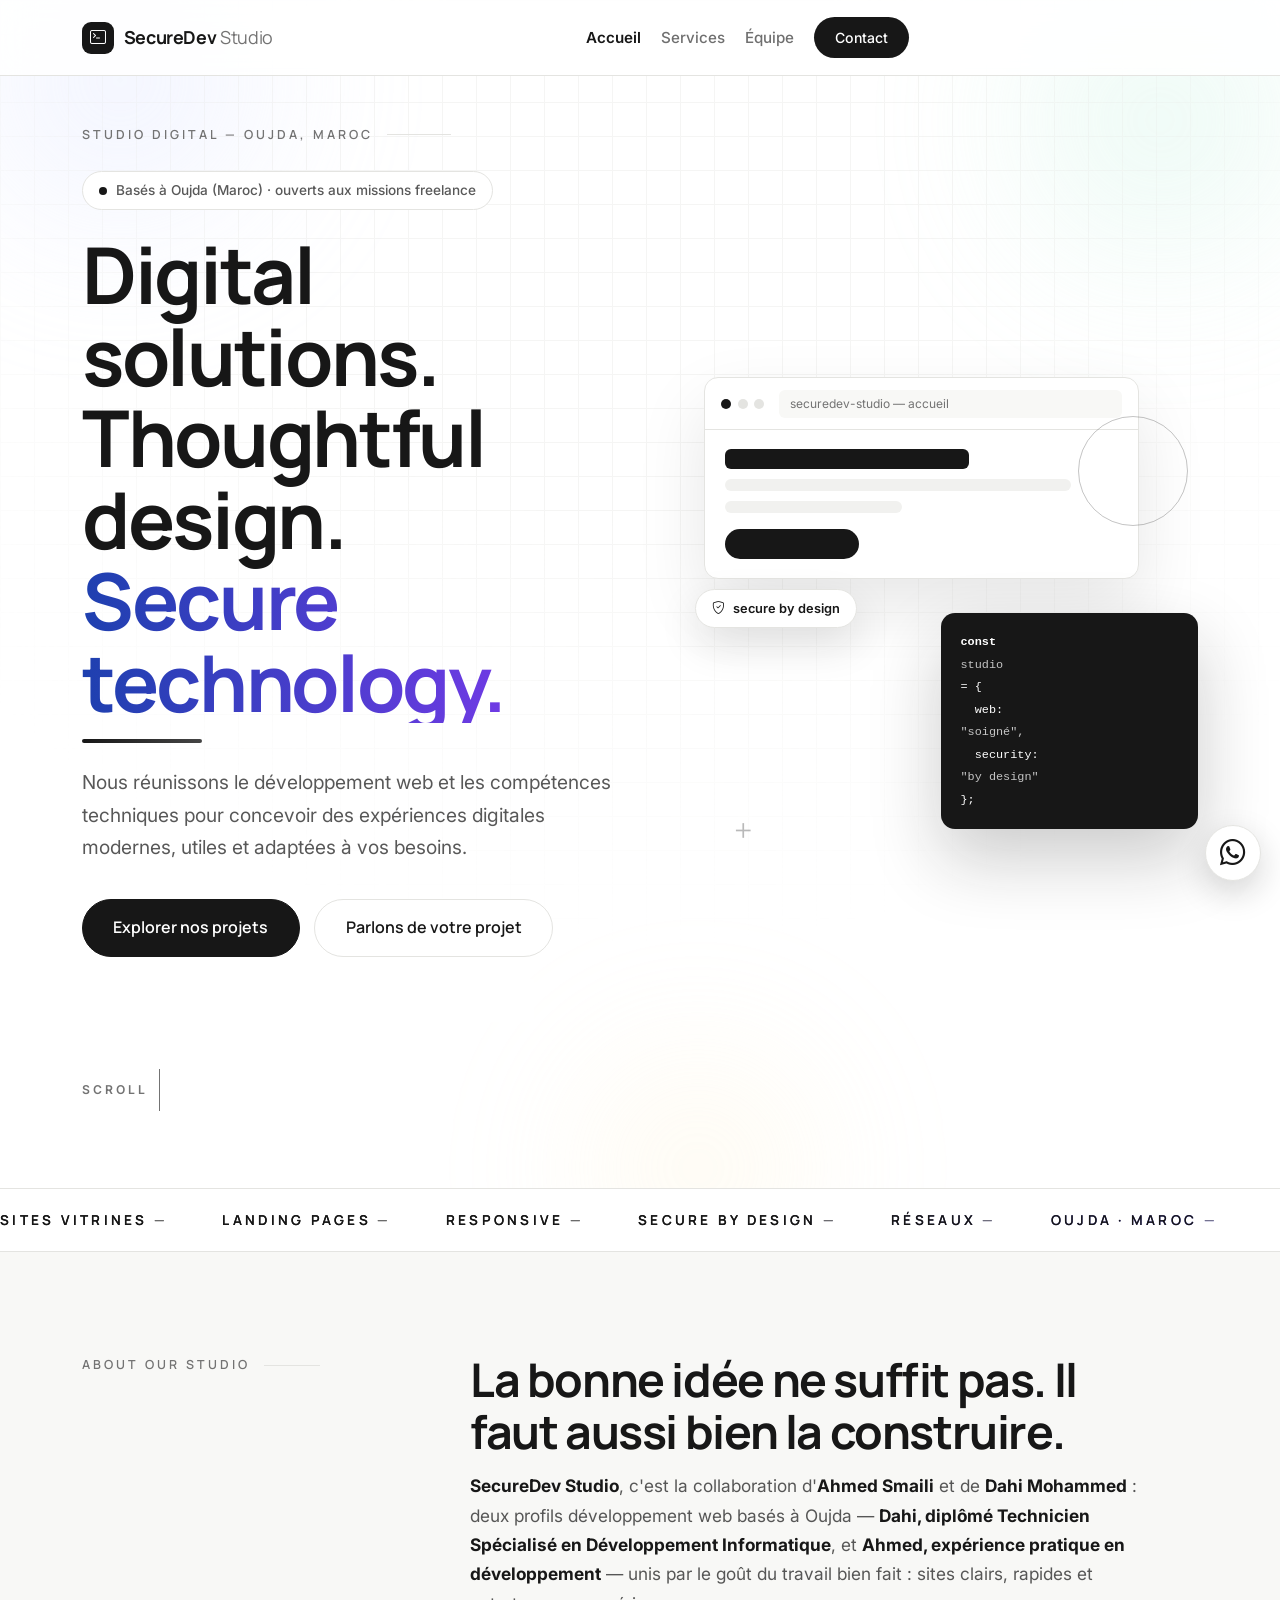
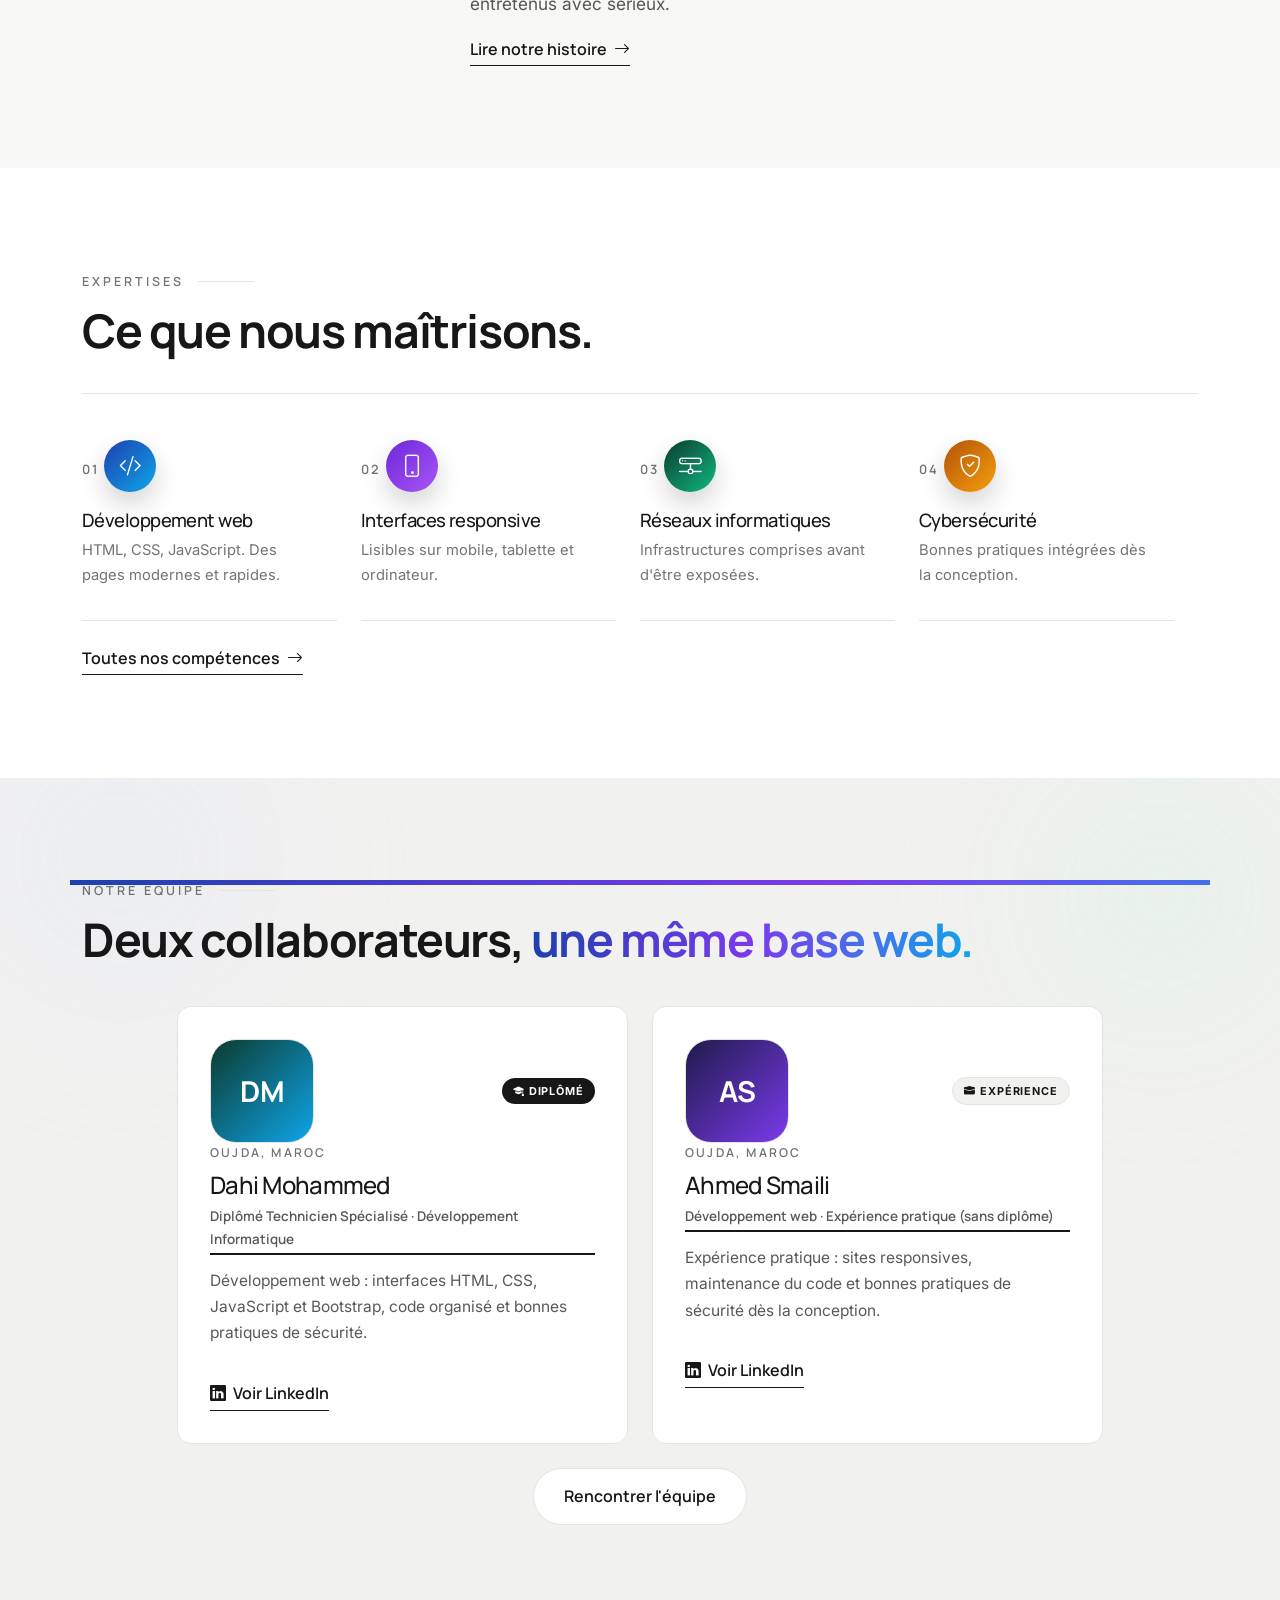
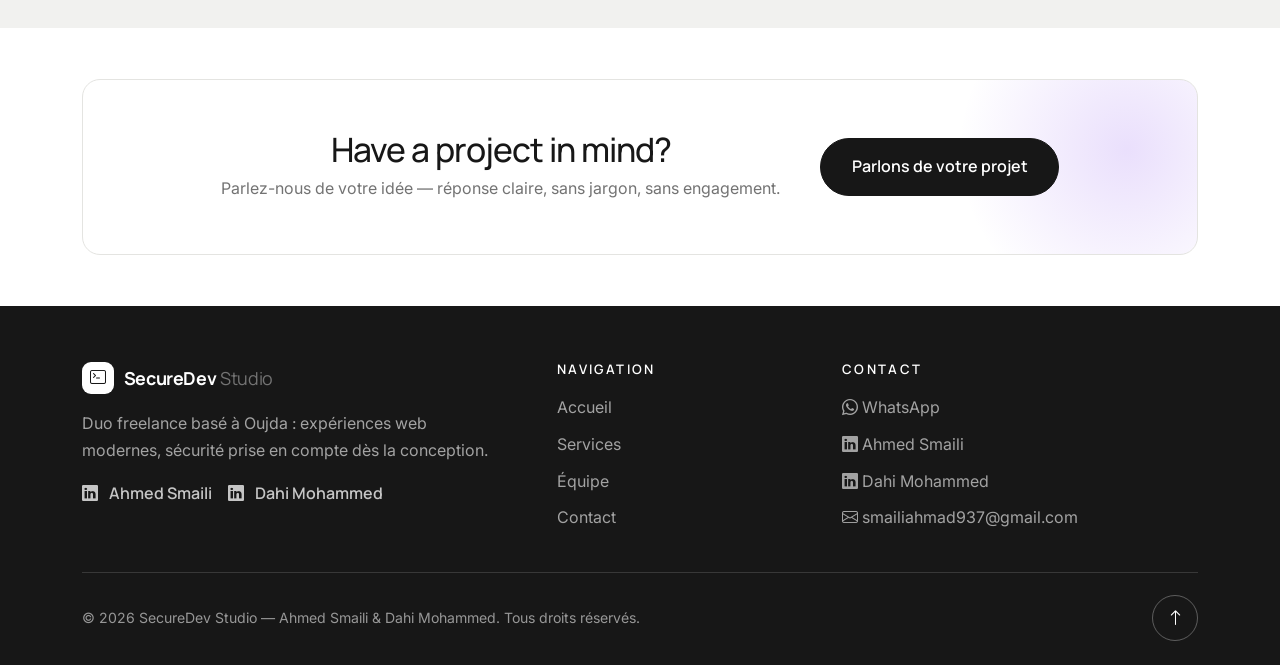
==== commit e75562ca: "Reorganiser paddings Accueil: rythme vertical coherent et sections equilibrees" ====
--- a/index.html
+++ b/index.html
@@ -217,7 +217,7 @@
     </section>
 
     <!-- ============ CONTACT (blanc) ============ -->
-    <section class="sd-section sd-section--white" aria-labelledby="cta-title">
+    <section class="sd-section sd-section--white home-contact" aria-labelledby="cta-title">
       <div class="container">
         <div class="sd-band-box home-cta reveal" style="border:1px solid var(--line)">
           <span class="home-cta-glow" aria-hidden="true"></span>
--- a/css/style.css
+++ b/css/style.css
@@ -18,7 +18,8 @@
   --font-title: "Manrope", system-ui, sans-serif;
   --font-body: "Inter", system-ui, -apple-system, sans-serif;
   --nav-h: 76px;
-  --section-pad: clamp(5rem, 10vw, 8.5rem);
+  --section-pad: clamp(4rem, 8vw, 6.5rem);
+  --section-gap: clamp(2rem, 4vw, 3rem);
 }
 
 * { box-sizing: border-box; }
@@ -111,7 +112,7 @@
 .sd-toggler .navbar-toggler-icon { filter: grayscale(1) brightness(0.4); }
 
 /* ---------- Hero éditorial blanc ---------- */
-.sd-hero { background: var(--paper); padding: calc(var(--nav-h) + 4rem) 0 var(--section-pad); position: relative; overflow: hidden; }
+.sd-hero { background: var(--paper); padding: calc(var(--nav-h) + 3rem) 0 clamp(3rem, 6vw, 5rem); position: relative; overflow: hidden; }
 .sd-hero-grid { display: grid; grid-template-columns: 1.05fr 0.95fr; gap: clamp(2.5rem, 6vw, 5rem); align-items: center; }
 .sd-section-label { display: flex; align-items: center; gap: 0.9rem; font-family: var(--font-title); font-size: 0.78rem; font-weight: 600; letter-spacing: 0.24em; text-transform: uppercase; color: var(--mut); margin-bottom: 1.6rem; }
 .sd-section-label::after { content: ""; height: 1px; width: 4rem; background: var(--line); }
@@ -199,7 +200,7 @@
 @keyframes floaty { 0%, 100% { transform: translateY(0); } 50% { transform: translateY(-9px); } }
 
 /* ---------- Hero compact pages internes ---------- */
-.sd-page-hero { background: var(--paper); border-bottom: 1px solid var(--line); padding: calc(var(--nav-h) + 3.5rem) 0 3.5rem; }
+.sd-page-hero { background: var(--paper); border-bottom: 1px solid var(--line); padding: calc(var(--nav-h) + 3rem) 0 3rem; }
 .sd-page-title { color: var(--ink); font-size: clamp(2.2rem, 5.5vw, 3.7rem); font-weight: 700; margin-bottom: 1rem; }
 .sd-crumbs { display: inline-flex; align-items: center; gap: 0.5rem; font-size: 0.85rem; color: var(--mut); margin-bottom: 1.2rem; }
 .sd-crumbs a { color: var(--mut); text-decoration: none; }
@@ -211,15 +212,15 @@
 .sd-section--white { background: var(--paper); }
 .sd-section--cream { background: var(--cream); }
 .sd-section--mist { background: var(--mist); }
-.sd-kicker { display: flex; align-items: center; gap: 0.9rem; font-family: var(--font-title); font-size: 0.78rem; font-weight: 600; letter-spacing: 0.24em; text-transform: uppercase; color: var(--mut); margin-bottom: 1rem; }
+.sd-kicker { display: flex; align-items: center; gap: 0.9rem; font-family: var(--font-title); font-size: 0.78rem; font-weight: 600; letter-spacing: 0.24em; text-transform: uppercase; color: var(--mut); margin-bottom: 0.8rem; }
 .sd-kicker::after { content: ""; height: 1px; width: 3.5rem; background: var(--line); }
 .sd-kicker--center { justify-content: center; }
-.sd-h2 { color: var(--ink); font-size: clamp(1.9rem, 4vw, 2.9rem); font-weight: 700; margin-bottom: 1.1rem; }
-.sd-section-intro { color: var(--ink-soft); max-width: 44rem; font-size: 1.08rem; }
+.sd-h2 { color: var(--ink); font-size: clamp(1.9rem, 4vw, 2.9rem); font-weight: 700; margin-bottom: 0.8rem; }
+.sd-section-intro { color: var(--ink-soft); max-width: 44rem; font-size: 1.08rem; margin-bottom: 0; }
 .sd-section-intro strong { color: var(--ink); }
 
 /* Grille expertises : numéro + icône + hairline */
-.sd-exp-grid { display: grid; grid-template-columns: repeat(4, 1fr); gap: 0; margin-top: 3rem; border-top: 1px solid var(--line); }
+.sd-exp-grid { display: grid; grid-template-columns: repeat(4, 1fr); gap: 0; margin-top: 2.25rem; border-top: 1px solid var(--line); }
 .sd-exp { padding: 1.8rem 1.5rem 2rem 0; border-bottom: 1px solid var(--line); margin-right: 1.5rem; transition: background 0.25s ease, transform 0.25s ease; }
 .sd-exp:hover { background: var(--cream); transform: translateY(-4px); }
 .sd-exp-num { font-family: var(--font-title); font-size: 0.8rem; font-weight: 600; letter-spacing: 0.18em; color: var(--mut); }
@@ -352,14 +353,14 @@
 @keyframes marquee { to { transform: translateX(-50%); } }
 
 /* ---------- Bandeau CTA ---------- */
-.sd-band { padding: 3rem 0 var(--section-pad); background: var(--paper); }
+.sd-band { padding: 2.5rem 0 var(--section-pad); background: var(--paper); }
 .sd-band--tint { background: var(--cream); }
 .sd-band-box { display: flex; align-items: center; justify-content: center; text-align: center; gap: 1.5rem 2.5rem; flex-wrap: wrap; border: 1px solid var(--line); border-radius: 18px; padding: clamp(2.2rem, 5vw, 3.2rem); background: var(--paper); }
 .sd-band-box h2 { color: var(--ink); font-size: clamp(1.5rem, 2.8vw, 2.1rem); margin-bottom: 0.4rem; }
 .sd-band-box p { color: var(--mut); margin: 0; }
 
 /* ---------- Contact ---------- */
-.sd-contact { background: var(--paper); padding-top: calc(var(--nav-h) + var(--section-pad)); }
+.sd-contact { background: var(--paper); padding-top: calc(var(--nav-h) + 3rem); }
 .sd-contact-box { border: 1px solid var(--line); border-radius: 18px; padding: clamp(2rem, 5vw, 3.2rem); background: var(--paper); box-shadow: 0 24px 70px rgba(23, 23, 23, 0.07); }
 .sd-form .form-label { font-weight: 600; font-size: 0.92rem; font-family: var(--font-title); color: var(--ink); }
 .sd-form .form-label span[aria-hidden] { color: var(--ink); }
@@ -397,7 +398,7 @@
 .sd-wa-float:hover { color: var(--paper); background: var(--ink); transform: translateY(-3px); }
 
 /* ---------- Footer noir ---------- */
-.sd-footer { background: var(--ink); color: var(--paper); padding: 4.5rem 0 1.5rem; }
+.sd-footer { background: var(--ink); color: var(--paper); padding: 3.5rem 0 1.5rem; }
 .sd-footer .sd-logo { color: var(--paper); }
 .sd-footer .sd-logo:hover { color: var(--paper); }
 .sd-footer .sd-logo-text strong { color: var(--mut); }
@@ -449,7 +450,7 @@
   .sd-member-actions { grid-template-columns: 1fr; }
   .sd-svc-cols { grid-template-columns: 1fr; }
   .sd-steps, .sd-deliv-grid { grid-template-columns: 1fr; }
-  :root { --section-pad: 3.8rem; }
+  :root { --section-pad: 3rem; }
   .sd-hero-title { font-size: clamp(2.1rem, 11vw, 2.7rem); }
   .btn-ink, .btn-outline { width: 100%; }
   .sd-card { padding: 1.5rem; }
@@ -487,7 +488,7 @@
 .sd-step-item p { font-size: 0.93rem; color: var(--ink-soft); margin: 0; }
 
 /* Livrables */
-.sd-deliv-grid { display: grid; grid-template-columns: repeat(3, 1fr); gap: 1.2rem; margin-top: 2.5rem; }
+.sd-deliv-grid { display: grid; grid-template-columns: repeat(3, 1fr); gap: 1.2rem; margin-top: 2rem; }
 .sd-deliv { border: 1px solid var(--line); border-radius: var(--radius); padding: 1.4rem; background: var(--paper); }
 .sd-deliv i { font-size: 1.3rem; color: var(--ink); }
 .sd-deliv h3 { font-size: 1.02rem; margin: 0.7rem 0 0.3rem; color: var(--ink); }
@@ -656,7 +657,7 @@
 @keyframes fadeSlide { from { opacity: 0; transform: translateX(-8px); } to { opacity: 1; transform: none; } }
 .svc-limit { font-size: 0.87rem; color: var(--ink-soft); background: var(--cream); border: 1px solid var(--line); border-left: 3px solid var(--ink); border-radius: 0 10px 10px 0; padding: 0.8rem 1rem; margin: 1rem 0 0.6rem; }
 .svc-limit strong { color: var(--ink); }
-.svc-detail { margin-top: 2.2rem; border: 1px solid var(--line); border-radius: 18px; background: rgba(255,255,255,0.92); backdrop-filter: blur(4px); padding: clamp(1.6rem, 4vw, 2.4rem); box-shadow: 0 18px 50px rgba(23,23,23,0.06); position: relative; overflow: hidden; }
+.svc-detail { margin-top: 2rem; border: 1px solid var(--line); border-radius: 18px; background: rgba(255,255,255,0.92); backdrop-filter: blur(4px); padding: clamp(1.6rem, 4vw, 2.4rem); box-shadow: 0 18px 50px rgba(23,23,23,0.06); position: relative; overflow: hidden; }
 .svc-detail::before { content: ""; position: absolute; top: 0; left: 0; right: 0; height: 3px; background: linear-gradient(90deg, var(--ink), var(--mut), var(--ink)); background-size: 200% 100%; animation: svcShimmer 4s linear infinite; }
 .svc-detail-head h3 { font-size: clamp(1.3rem, 2.6vw, 1.8rem); margin: 0 0 0.5rem; }
 .svc-detail-head p { color: var(--ink-soft); max-width: 46rem; margin-bottom: 1.4rem; }
@@ -733,7 +734,14 @@
 .home-cta-glow { position: absolute; width: 340px; height: 340px; border-radius: 50%; right: -100px; top: -100px; background: radial-gradient(circle, rgba(124,58,237,0.16), transparent 70%); animation: svcOrbFloat 9s ease-in-out infinite; pointer-events: none; }
 /* Marquee coloré */
 .sd-marquee-track span { background: linear-gradient(90deg, #171717 30%, #4f46e5 50%, #171717 70%); background-size: 200% 100%; -webkit-background-clip: text; background-clip: text; animation: svcShimmer 6s linear infinite; }
-@media (max-width: 575.98px) { .home-techs span { font-size: 0.76rem; } }
+/* Organisation des espacements — accueil */
+.home-hero .sd-hero-grid { align-items: center; }
+.home-hero .sd-hero-ctas { justify-content: flex-start; margin-left: 0; margin-right: 0; max-width: none; }
+.home-contact { padding-top: clamp(2rem, 4vw, 3.5rem); padding-bottom: clamp(2rem, 4vw, 3.5rem); }
+@media (max-width: 575.98px) {
+  .home-techs span { font-size: 0.76rem; }
+  .home-contact { padding-top: 2rem; padding-bottom: 2rem; }
+}
 
 /* ---------- prefers-reduced-motion ---------- */
 @media (prefers-reduced-motion: reduce) {
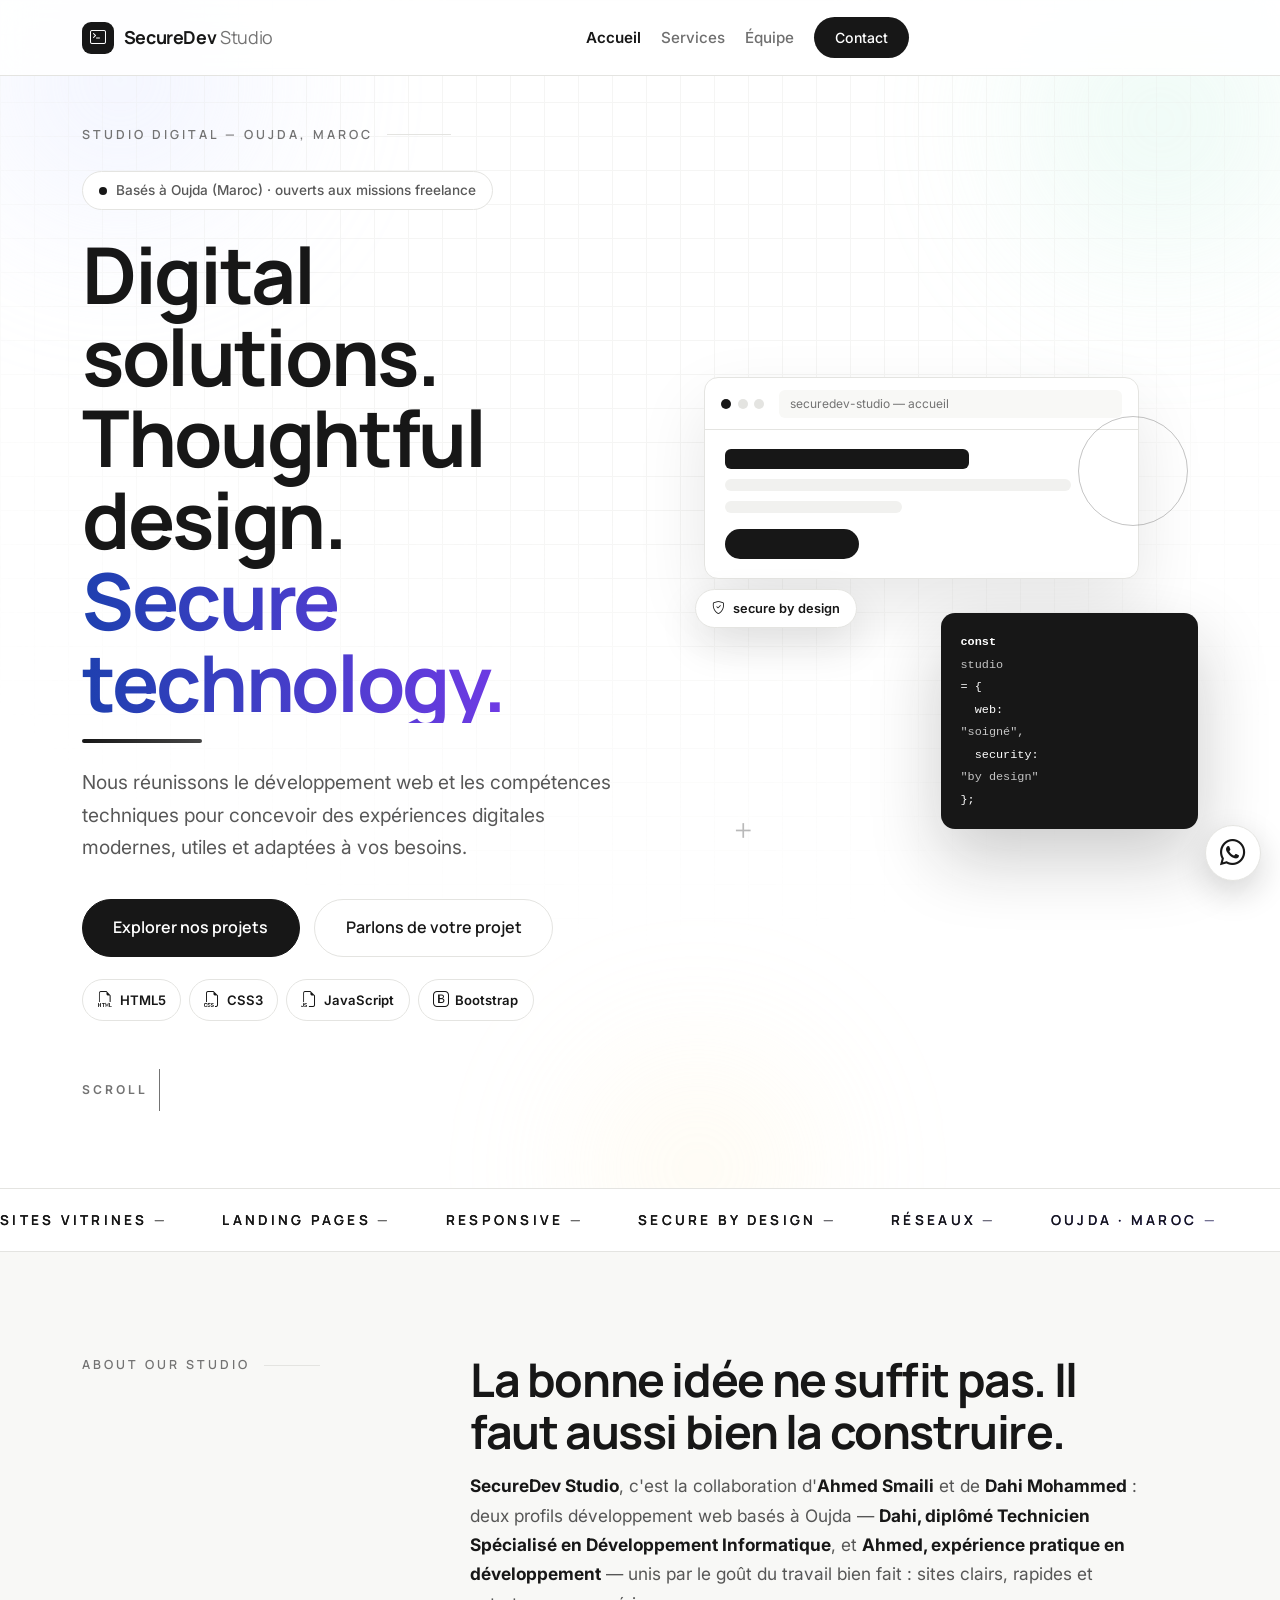
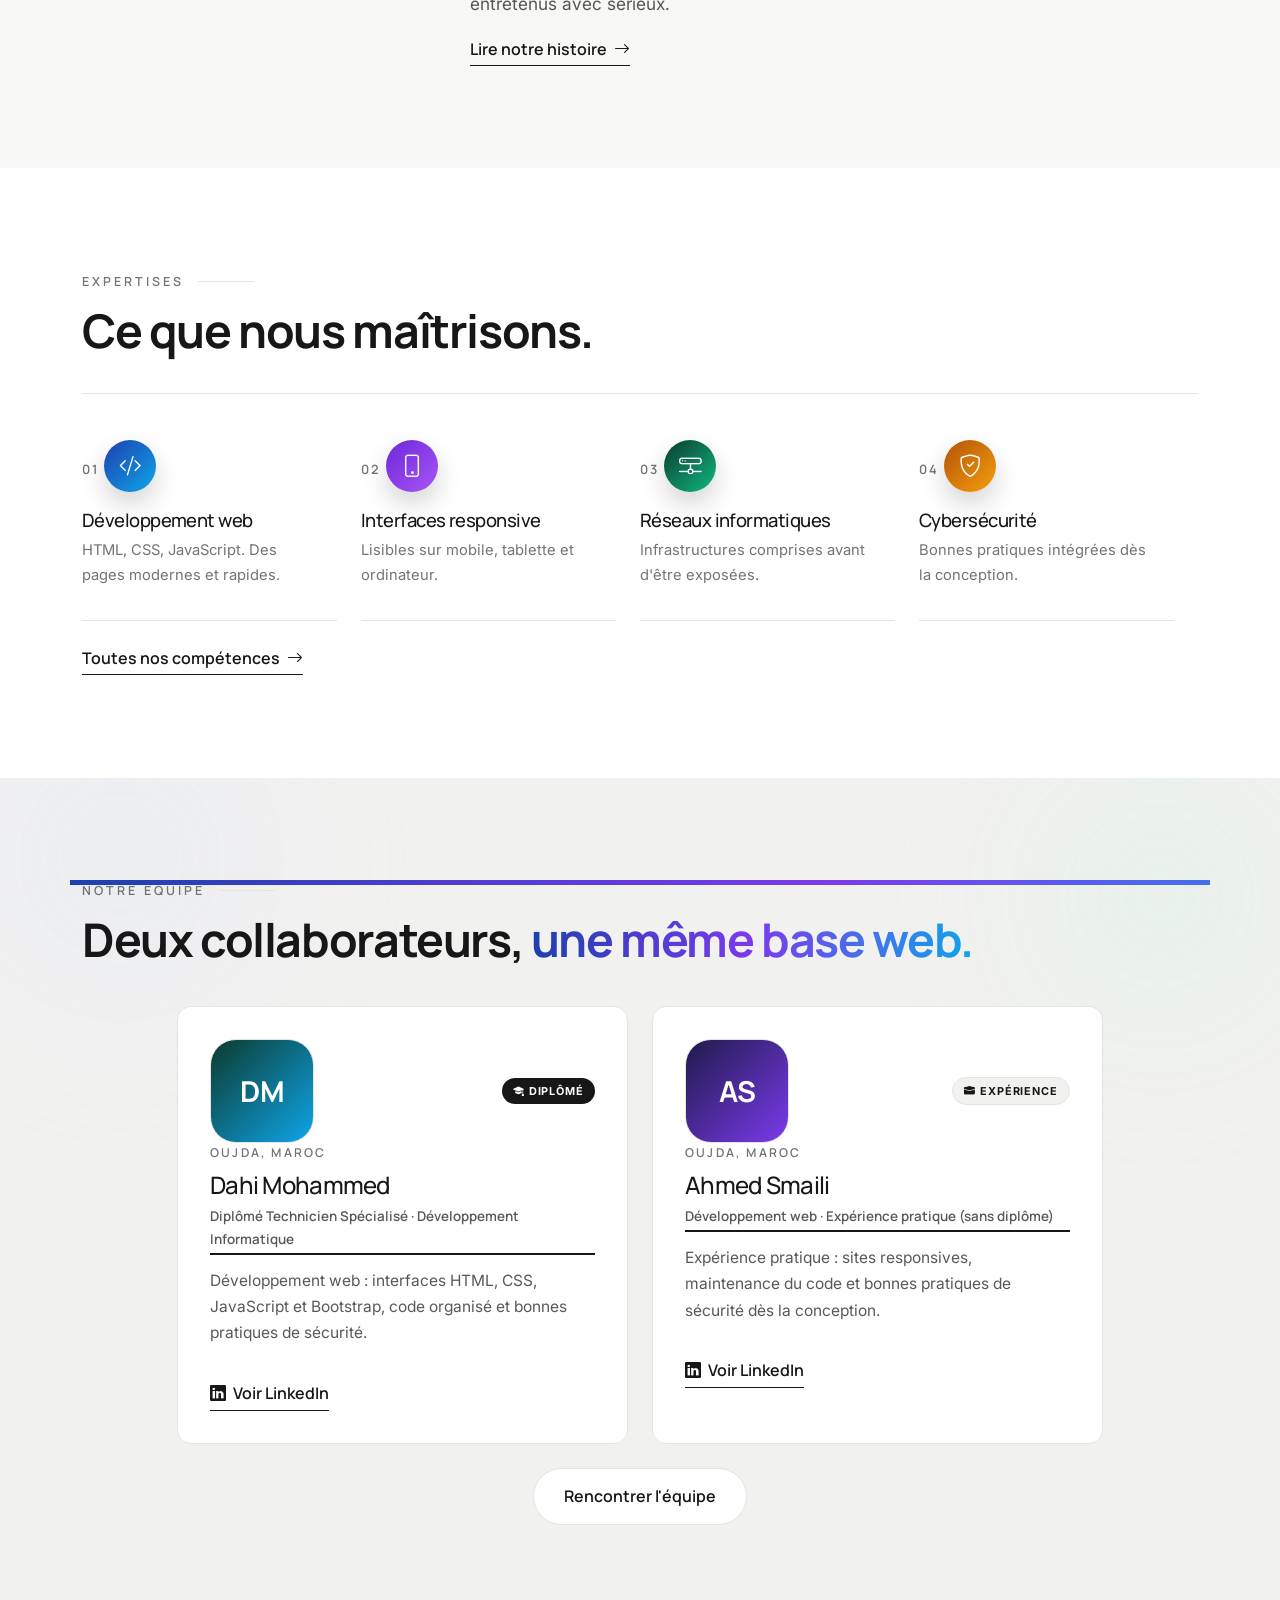
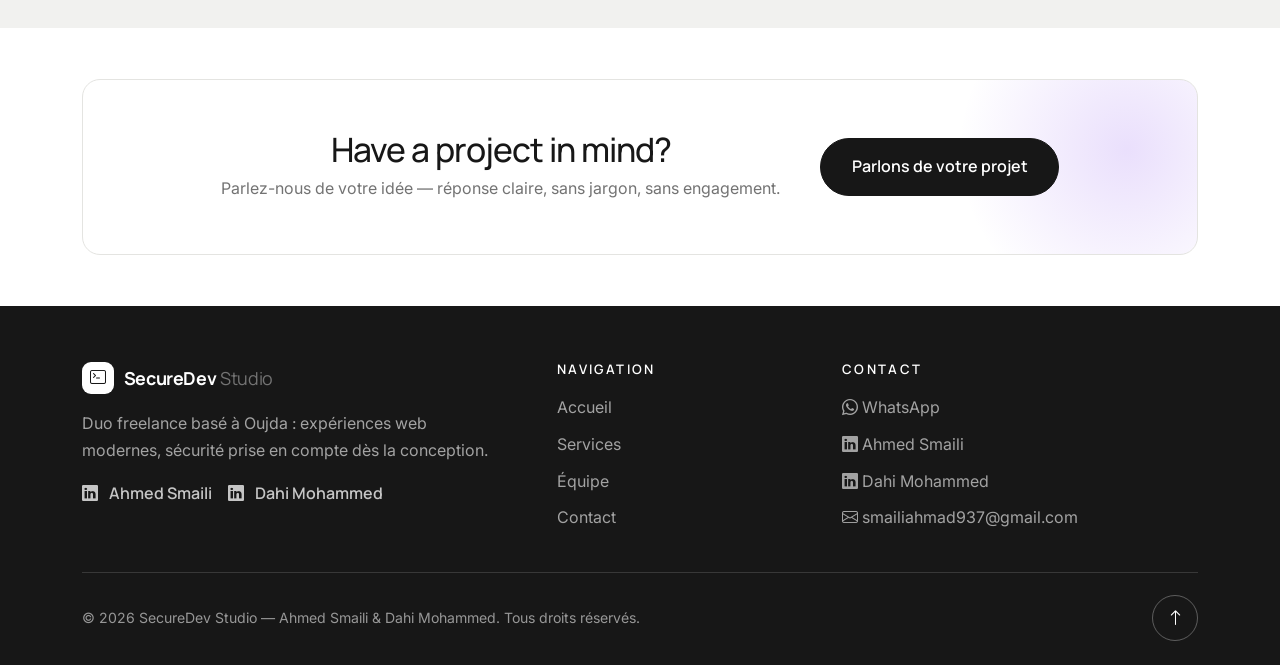
==== commit 538a57f7: "Configurer WhatsApp +212 721903461 sur tout le site" ====
--- a/index.html
+++ b/index.html
@@ -257,7 +257,7 @@
         <div class="col-6 col-md-4">
           <h3 class="sd-footer-title">Contact</h3>
           <ul class="sd-footer-links">
-            <li><a data-whatsapp href="https://wa.me/212600000000" target="_blank" rel="noopener noreferrer"><i class="bi bi-whatsapp me-1" aria-hidden="true"></i>WhatsApp</a></li>
+            <li><a data-whatsapp href="https://wa.me/212721903461" target="_blank" rel="noopener noreferrer"><i class="bi bi-whatsapp me-1" aria-hidden="true"></i>WhatsApp</a></li>
             <li><a data-linkedin="ahmed" href="https://www.linkedin.com/in/ahmed-smaili-bb48883aa/" target="_blank" rel="noopener noreferrer"><i class="bi bi-linkedin me-1" aria-hidden="true"></i>Ahmed Smaili</a></li>
             <li><a data-linkedin="dahi" href="https://www.linkedin.com/in/dahi-mohammed-567b962b5/" target="_blank" rel="noopener noreferrer"><i class="bi bi-linkedin me-1" aria-hidden="true"></i>Dahi Mohammed</a></li>
             <li><a data-email-link href="mailto:smailiahmad937@gmail.com"><i class="bi bi-envelope me-1" aria-hidden="true"></i><span data-email-text>smailiahmad937@gmail.com</span></a></li>
@@ -271,7 +271,7 @@
     </div>
   </footer>
 
-  <a class="sd-wa-float" data-whatsapp href="https://wa.me/212600000000" target="_blank" rel="noopener noreferrer" aria-label="Discuter sur WhatsApp">
+  <a class="sd-wa-float" data-whatsapp href="https://wa.me/212721903461" target="_blank" rel="noopener noreferrer" aria-label="Discuter sur WhatsApp">
     <i class="bi bi-whatsapp" aria-hidden="true"></i>
   </a>
 
